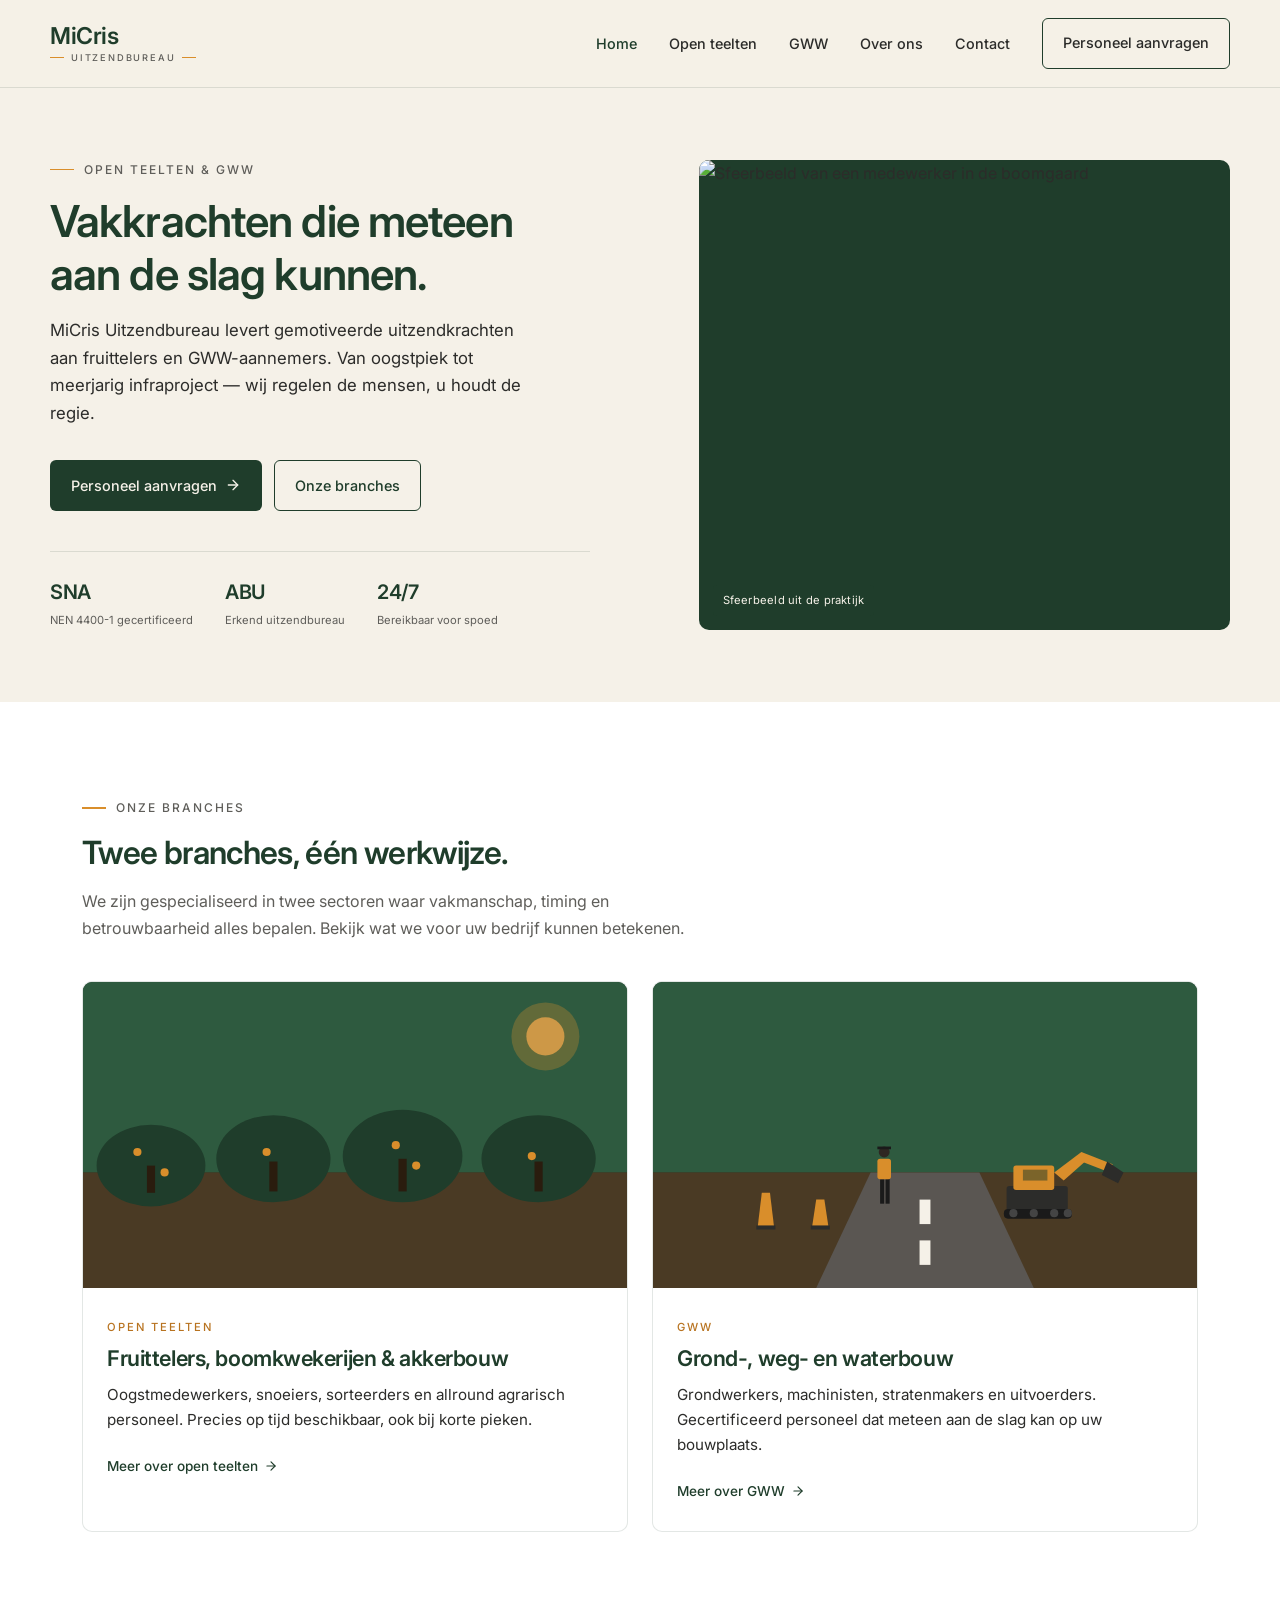
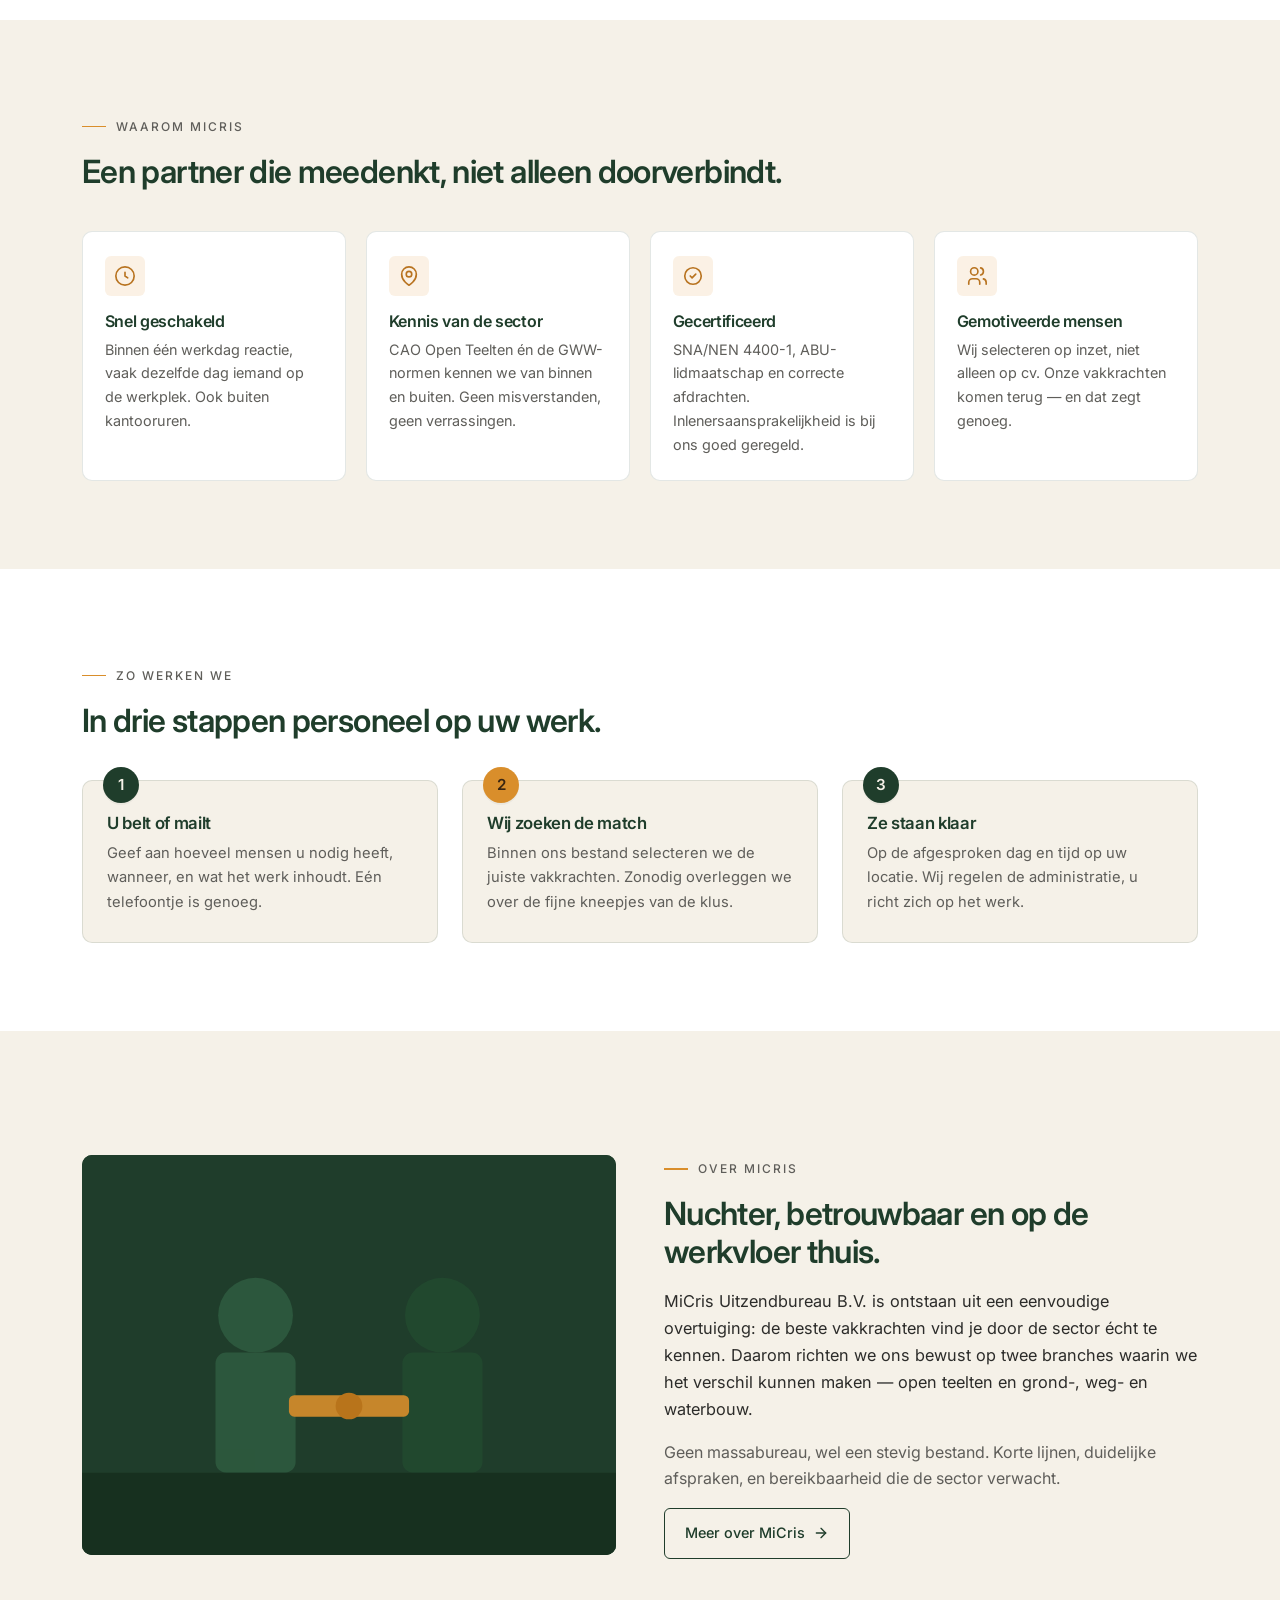
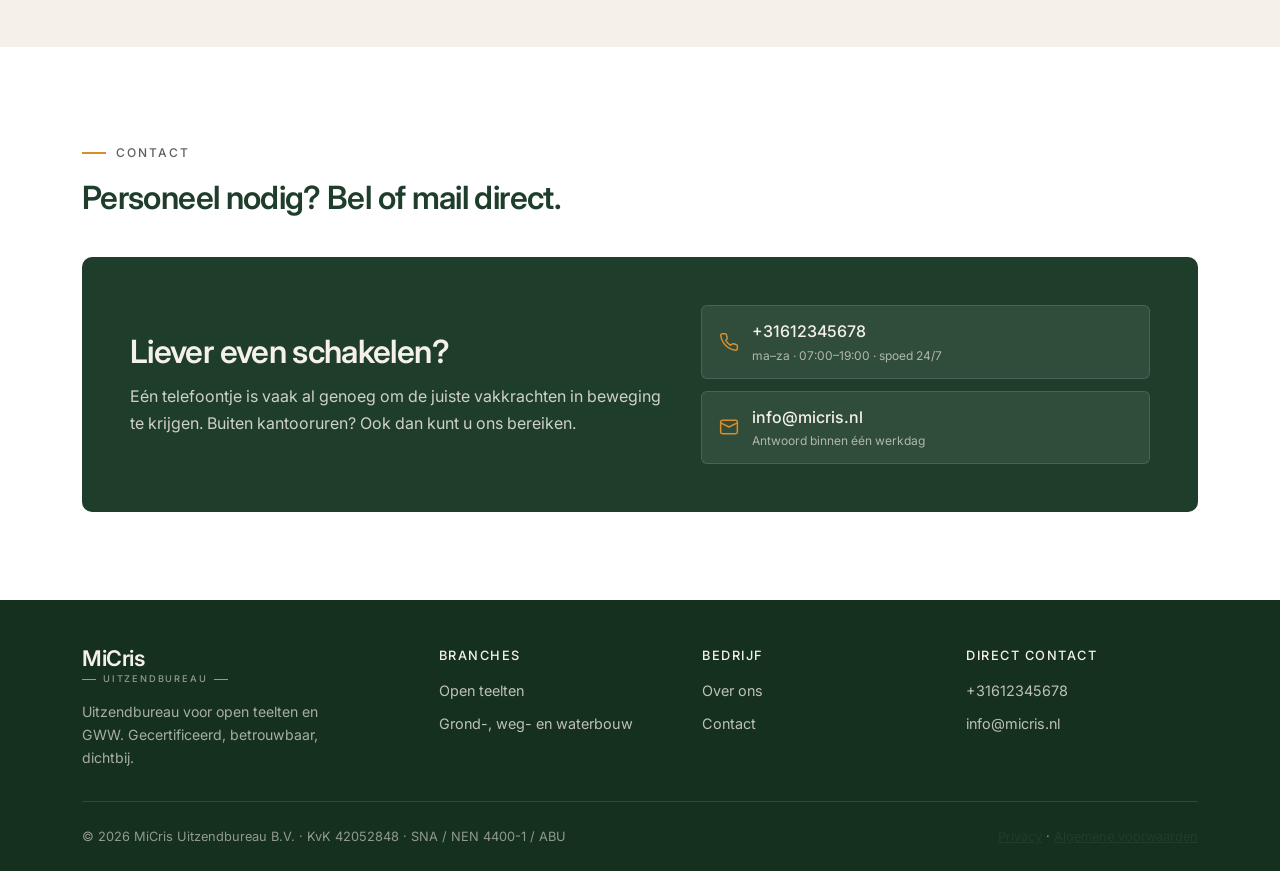
==== micris-site/index.html @ cb2bdc98 "Afbeelding" ====
<!DOCTYPE html>
<html lang="nl">
<head>
  <meta charset="UTF-8" />
  <meta name="viewport" content="width=device-width, initial-scale=1.0" />
  <title>MiCris Uitzendbureau — vakkrachten voor open teelten en GWW</title>
  <meta name="description" content="MiCris Uitzendbureau B.V. levert gemotiveerde vakkrachten aan fruittelers en GWW-aannemers. SNA- en ABU-gecertificeerd. Bel direct voor personeel." />
  <link rel="preconnect" href="https://fonts.googleapis.com" />
  <link rel="preconnect" href="https://fonts.gstatic.com" crossorigin />
  <link href="https://fonts.googleapis.com/css2?family=Inter:wght@400;500;600&display=swap" rel="stylesheet" />
  <link rel="stylesheet" href="css/style.css" />
</head>
<body>

  <!-- ============================================
       HEADER
       ============================================ -->
  <header class="site-header">
    <div class="container nav">
      <a href="index.html" class="logo" aria-label="MiCris Uitzendbureau — naar homepagina">
        <span class="logo__name">MiCris</span>
        <span class="logo__descriptor">Uitzendbureau</span>
      </a>

      <button class="nav__toggle" aria-label="Menu openen" aria-expanded="false" aria-controls="primary-nav">
        <span></span><span></span><span></span>
      </button>

      <ul class="nav__links" id="primary-nav">
        <li><a href="index.html" class="is-active">Home</a></li>
        <li><a href="open-teelten.html">Open teelten</a></li>
        <li><a href="gww.html">GWW</a></li>
        <li><a href="over-ons.html">Over ons</a></li>
        <li><a href="contact.html">Contact</a></li>
        <li><a href="contact.html" class="btn btn--outline">Personeel aanvragen</a></li>
      </ul>
    </div>
  </header>

  <!-- ============================================
       HERO
       ============================================ -->
  <section class="hero">
    <div class="container hero__grid">
      <div class="hero__text">
        <span class="eyebrow">Open teelten &amp; GWW</span>
        <h1 class="hero__title">Vakkrachten die meteen aan de slag kunnen.</h1>
        <p class="hero__lead">
          MiCris Uitzendbureau levert gemotiveerde uitzendkrachten aan fruittelers en GWW-aannemers.
          Van oogstpiek tot meerjarig infraproject — wij regelen de mensen, u houdt de regie.
        </p>
        <div class="hero__cta">
          <a href="contact.html" class="btn btn--primary">
            Personeel aanvragen
            <svg class="arrow" width="16" height="16" viewBox="0 0 24 24" fill="none" stroke="currentColor" stroke-width="2" stroke-linecap="round" stroke-linejoin="round"><path d="M5 12h14"/><path d="m12 5 7 7-7 7"/></svg>
          </a>
          <a href="#branches" class="btn btn--outline">Onze branches</a>
        </div>

        <div class="hero__trust">
          <div class="trust-item">
            <p class="trust-item__value">SNA</p>
            <p class="trust-item__label">NEN 4400-1 gecertificeerd</p>
          </div>
          <div class="trust-item">
            <p class="trust-item__value">ABU</p>
            <p class="trust-item__label">Erkend uitzendbureau</p>
          </div>
          <div class="trust-item">
            <p class="trust-item__value">24/7</p>
            <p class="trust-item__label">Bereikbaar voor spoed</p>
          </div>
        </div>
      </div>

      <div class="hero__visual">
        <img src="assets/images/hero-sfeerbeeld.png" alt="Sfeerbeeld van een medewerker in de boomgaard" loading="eager" />
        <div class="hero__visual-caption">Sfeerbeeld uit de praktijk</div>
      </div>
    </div>
  </section>

  <!-- ============================================
       BRANCHES
       ============================================ -->
  <section class="section section--alt" id="branches">
    <div class="container">
      <span class="eyebrow">Onze branches</span>
      <h2>Twee branches, één werkwijze.</h2>
      <p style="max-width: 620px; color: var(--c-text-mute); margin-bottom: 0;">
        We zijn gespecialiseerd in twee sectoren waar vakmanschap, timing en betrouwbaarheid alles bepalen.
        Bekijk wat we voor uw bedrijf kunnen betekenen.
      </p>

      <div class="branches-grid">
        <!-- Open teelten -->
        <a href="open-teelten.html" class="branche-card">
          <div class="branche-card__visual" aria-hidden="true">
            <svg viewBox="0 0 400 225" preserveAspectRatio="xMidYMid slice" xmlns="http://www.w3.org/2000/svg">
              <rect x="0" y="0" width="400" height="140" fill="#2E5A3F"/>
              <rect x="0" y="140" width="400" height="85" fill="#4A3A24"/>
              <!-- rows of trees -->
              <g>
                <ellipse cx="50"  cy="135" rx="40" ry="30" fill="#1F3D2B"/>
                <ellipse cx="140" cy="130" rx="42" ry="32" fill="#1F3D2B"/>
                <ellipse cx="235" cy="128" rx="44" ry="34" fill="#1F3D2B"/>
                <ellipse cx="335" cy="130" rx="42" ry="32" fill="#1F3D2B"/>
                <!-- fruit hints -->
                <circle cx="40"  cy="125" r="3" fill="#D98E2B"/>
                <circle cx="60"  cy="140" r="3" fill="#D98E2B"/>
                <circle cx="135" cy="125" r="3" fill="#D98E2B"/>
                <circle cx="230" cy="120" r="3" fill="#D98E2B"/>
                <circle cx="245" cy="135" r="3" fill="#D98E2B"/>
                <circle cx="330" cy="128" r="3" fill="#D98E2B"/>
              </g>
              <!-- trunks -->
              <rect x="47"  y="135" width="6" height="20" fill="#2A1C0E"/>
              <rect x="137" y="132" width="6" height="22" fill="#2A1C0E"/>
              <rect x="232" y="130" width="6" height="24" fill="#2A1C0E"/>
              <rect x="332" y="132" width="6" height="22" fill="#2A1C0E"/>
              <!-- sun -->
              <circle cx="340" cy="40" r="25" fill="#D98E2B" opacity="0.3"/>
              <circle cx="340" cy="40" r="14" fill="#E8A44B" opacity="0.8"/>
            </svg>
          </div>
          <div class="branche-card__body">
            <span class="branche-card__tag">Open teelten</span>
            <h3 class="branche-card__title">Fruittelers, boomkwekerijen &amp; akkerbouw</h3>
            <p class="branche-card__desc">
              Oogstmedewerkers, snoeiers, sorteerders en allround agrarisch personeel.
              Precies op tijd beschikbaar, ook bij korte pieken.
            </p>
            <span class="branche-card__link">
              Meer over open teelten
              <svg class="arrow" width="14" height="14" viewBox="0 0 24 24" fill="none" stroke="currentColor" stroke-width="2" stroke-linecap="round" stroke-linejoin="round"><path d="M5 12h14"/><path d="m12 5 7 7-7 7"/></svg>
            </span>
          </div>
        </a>

        <!-- GWW -->
        <a href="gww.html" class="branche-card">
          <div class="branche-card__visual" aria-hidden="true">
            <svg viewBox="0 0 400 225" preserveAspectRatio="xMidYMid slice" xmlns="http://www.w3.org/2000/svg">
              <rect x="0" y="0" width="400" height="140" fill="#2E5A3F"/>
              <rect x="0" y="140" width="400" height="85" fill="#4A3A24"/>
              <!-- road -->
              <polygon points="120,225 280,225 240,140 160,140" fill="#5A5652"/>
              <rect x="196" y="160" width="8" height="18" fill="#F5F1E8"/>
              <rect x="196" y="190" width="8" height="18" fill="#F5F1E8"/>
              <!-- excavator -->
              <g transform="translate(260,120)">
                <rect x="0" y="30" width="45" height="18" rx="2" fill="#2C2C2A"/>
                <rect x="5" y="15" width="30" height="18" rx="2" fill="#D98E2B"/>
                <rect x="12" y="18" width="18" height="8" fill="#1F3D2B" opacity="0.5"/>
                <!-- arm -->
                <polygon points="35,20 55,5 60,10 42,26" fill="#D98E2B"/>
                <polygon points="55,5 78,14 76,20 55,12" fill="#D98E2B"/>
                <!-- bucket -->
                <polygon points="74,12 86,20 82,28 70,22" fill="#2C2C2A"/>
                <!-- tracks -->
                <rect x="-2" y="47" width="50" height="7" rx="3" fill="#1A1A1A"/>
                <circle cx="5" cy="50" r="3" fill="#444"/>
                <circle cx="20" cy="50" r="3" fill="#444"/>
                <circle cx="35" cy="50" r="3" fill="#444"/>
                <circle cx="45" cy="50" r="3" fill="#444"/>
              </g>
              <!-- pylons -->
              <g transform="translate(80, 155)">
                <polygon points="0,0 6,0 9,25 -3,25" fill="#D98E2B"/>
                <rect x="-4" y="24" width="14" height="3" fill="#2C2C2A"/>
              </g>
              <g transform="translate(120, 160)">
                <polygon points="0,0 6,0 9,20 -3,20" fill="#D98E2B"/>
                <rect x="-4" y="19" width="14" height="3" fill="#2C2C2A"/>
              </g>
              <!-- worker silhouette -->
              <g transform="translate(170, 135)">
                <rect x="-3" y="10" width="3" height="18" fill="#1A1A1A"/>
                <rect x="1"  y="10" width="3" height="18" fill="#1A1A1A"/>
                <rect x="-5" y="-5" width="10" height="15" rx="2" fill="#D98E2B"/>
                <circle cx="0" cy="-10" r="4" fill="#2E2722"/>
                <rect x="-5" y="-14" width="10" height="2" fill="#1A1A1A"/>
              </g>
            </svg>
          </div>
          <div class="branche-card__body">
            <span class="branche-card__tag">GWW</span>
            <h3 class="branche-card__title">Grond-, weg- en waterbouw</h3>
            <p class="branche-card__desc">
              Grondwerkers, machinisten, stratenmakers en uitvoerders.
              Gecertificeerd personeel dat meteen aan de slag kan op uw bouwplaats.
            </p>
            <span class="branche-card__link">
              Meer over GWW
              <svg class="arrow" width="14" height="14" viewBox="0 0 24 24" fill="none" stroke="currentColor" stroke-width="2" stroke-linecap="round" stroke-linejoin="round"><path d="M5 12h14"/><path d="m12 5 7 7-7 7"/></svg>
            </span>
          </div>
        </a>
      </div>
    </div>
  </section>

  <!-- ============================================
       WAAROM MICRIS
       ============================================ -->
  <section class="section">
    <div class="container">
      <span class="eyebrow">Waarom MiCris</span>
      <h2>Een partner die meedenkt, niet alleen doorverbindt.</h2>

      <div class="usp-grid">
        <div class="usp">
          <div class="usp__icon">
            <svg viewBox="0 0 24 24"><path d="M12 8v4l3 2"/><circle cx="12" cy="12" r="10"/></svg>
          </div>
          <h3 class="usp__title">Snel geschakeld</h3>
          <p class="usp__desc">Binnen één werkdag reactie, vaak dezelfde dag iemand op de werkplek. Ook buiten kantooruren.</p>
        </div>
        <div class="usp">
          <div class="usp__icon">
            <svg viewBox="0 0 24 24"><path d="M12 22s-8-4.5-8-12a8 8 0 0 1 16 0c0 7.5-8 12-8 12z"/><circle cx="12" cy="10" r="3"/></svg>
          </div>
          <h3 class="usp__title">Kennis van de sector</h3>
          <p class="usp__desc">CAO Open Teelten én de GWW-normen kennen we van binnen en buiten. Geen misverstanden, geen verrassingen.</p>
        </div>
        <div class="usp">
          <div class="usp__icon">
            <svg viewBox="0 0 24 24"><path d="M9 12l2 2 4-4"/><path d="M21 12c0 4.97-4.03 9-9 9s-9-4.03-9-9 4.03-9 9-9 9 4.03 9 9z"/></svg>
          </div>
          <h3 class="usp__title">Gecertificeerd</h3>
          <p class="usp__desc">SNA/NEN 4400-1, ABU-lidmaatschap en correcte afdrachten. Inlenersaansprakelijkheid is bij ons goed geregeld.</p>
        </div>
        <div class="usp">
          <div class="usp__icon">
            <svg viewBox="0 0 24 24"><circle cx="9" cy="7" r="4"/><path d="M3 21v-2a4 4 0 0 1 4-4h4a4 4 0 0 1 4 4v2"/><path d="M16 3.13a4 4 0 0 1 0 7.75"/><path d="M22 21v-2a4 4 0 0 0-3-3.87"/></svg>
          </div>
          <h3 class="usp__title">Gemotiveerde mensen</h3>
          <p class="usp__desc">Wij selecteren op inzet, niet alleen op cv. Onze vakkrachten komen terug — en dat zegt genoeg.</p>
        </div>
      </div>
    </div>
  </section>

  <!-- ============================================
       ZO WERKEN WE
       ============================================ -->
  <section class="section section--alt">
    <div class="container">
      <span class="eyebrow">Zo werken we</span>
      <h2>In drie stappen personeel op uw werk.</h2>

      <div class="steps">
        <div class="step">
          <div class="step__num">1</div>
          <h3 class="step__title">U belt of mailt</h3>
          <p class="step__desc">Geef aan hoeveel mensen u nodig heeft, wanneer, en wat het werk inhoudt. Eén telefoontje is genoeg.</p>
        </div>
        <div class="step">
          <div class="step__num step__num--accent">2</div>
          <h3 class="step__title">Wij zoeken de match</h3>
          <p class="step__desc">Binnen ons bestand selecteren we de juiste vakkrachten. Zonodig overleggen we over de fijne kneepjes van de klus.</p>
        </div>
        <div class="step">
          <div class="step__num">3</div>
          <h3 class="step__title">Ze staan klaar</h3>
          <p class="step__desc">Op de afgesproken dag en tijd op uw locatie. Wij regelen de administratie, u richt zich op het werk.</p>
        </div>
      </div>
    </div>
  </section>

  <!-- ============================================
       OVER ONS TEASER
       ============================================ -->
  <section class="section">
    <div class="container">
      <div class="about-teaser">
        <div class="about-teaser__visual" aria-hidden="true">
          <svg viewBox="0 0 400 300" preserveAspectRatio="xMidYMid slice" xmlns="http://www.w3.org/2000/svg">
            <rect x="0" y="0" width="400" height="300" fill="#1F3D2B"/>
            <!-- suggestion of handshake / team -->
            <g opacity="0.9">
              <!-- left figure -->
              <circle cx="130" cy="120" r="28" fill="#2E5A3F"/>
              <rect x="100" y="148" width="60" height="90" rx="8" fill="#2E5A3F"/>
              <!-- right figure -->
              <circle cx="270" cy="120" r="28" fill="#224A2F"/>
              <rect x="240" y="148" width="60" height="90" rx="8" fill="#224A2F"/>
              <!-- handshake in middle -->
              <rect x="155" y="180" width="90" height="16" rx="4" fill="#D98E2B"/>
              <circle cx="200" cy="188" r="10" fill="#C97A1A"/>
            </g>
            <!-- floor -->
            <rect x="0" y="238" width="400" height="62" fill="#17301F"/>
          </svg>
        </div>
        <div>
          <span class="eyebrow">Over MiCris</span>
          <h2>Nuchter, betrouwbaar en op de werkvloer thuis.</h2>
          <p style="color: var(--c-text); font-size: 1.02rem;">
            MiCris Uitzendbureau B.V. is ontstaan uit een eenvoudige overtuiging: de beste vakkrachten vind je door de sector écht te kennen.
            Daarom richten we ons bewust op twee branches waarin we het verschil kunnen maken —
            open teelten en grond-, weg- en waterbouw.
          </p>
          <p style="color: var(--c-text-mute);">
            Geen massabureau, wel een stevig bestand. Korte lijnen, duidelijke afspraken, en bereikbaarheid
            die de sector verwacht.
          </p>
          <a href="over-ons.html" class="btn btn--outline">
            Meer over MiCris
            <svg class="arrow" width="16" height="16" viewBox="0 0 24 24" fill="none" stroke="currentColor" stroke-width="2" stroke-linecap="round" stroke-linejoin="round"><path d="M5 12h14"/><path d="m12 5 7 7-7 7"/></svg>
          </a>
        </div>
      </div>
    </div>
  </section>

  <!-- ============================================
       CONTACT STRIP
       ============================================ -->
  <section class="section section--alt">
    <div class="container">
      <span class="eyebrow">Contact</span>
      <h2>Personeel nodig? Bel of mail direct.</h2>

      <div class="contact-strip">
        <div>
          <h2>Liever even schakelen?</h2>
          <p>
            Eén telefoontje is vaak al genoeg om de juiste vakkrachten in beweging te krijgen.
            Buiten kantooruren? Ook dan kunt u ons bereiken.
          </p>
        </div>
        <div class="contact-strip__info">
          <a href="tel:+31612345678" class="contact-strip__item">
            <span class="icon">
              <svg viewBox="0 0 24 24"><path d="M22 16.92v3a2 2 0 0 1-2.18 2 19.79 19.79 0 0 1-8.63-3.07 19.5 19.5 0 0 1-6-6 19.79 19.79 0 0 1-3.07-8.67A2 2 0 0 1 4.11 2h3a2 2 0 0 1 2 1.72c.127.96.361 1.903.7 2.81a2 2 0 0 1-.45 2.11L8.09 9.91a16 16 0 0 0 6 6l1.27-1.27a2 2 0 0 1 2.11-.45c.907.339 1.85.573 2.81.7A2 2 0 0 1 22 16.92z"/></svg>
            </span>
            <div>
              <strong>+31612345678</strong>
              <span class="meta">ma–za · 07:00–19:00 · spoed 24/7</span>
            </div>
          </a>
          <a href="mailto:info@micris.nl" class="contact-strip__item">
            <span class="icon">
              <svg viewBox="0 0 24 24"><rect x="2" y="4" width="20" height="16" rx="2"/><path d="m22 7-10 5L2 7"/></svg>
            </span>
            <div>
              <strong>info@micris.nl</strong>
              <span class="meta">Antwoord binnen één werkdag</span>
            </div>
          </a>
        </div>
      </div>
    </div>
  </section>

  <!-- ============================================
       FOOTER
       ============================================ -->
  <footer class="site-footer">
    <div class="container">
      <div class="footer-grid">
        <div class="footer__brand">
          <div class="logo" style="display:flex; flex-direction: column;">
            <span class="logo__name">MiCris</span>
            <span class="logo__descriptor">Uitzendbureau</span>
          </div>
          <p>Uitzendbureau voor open teelten en GWW. Gecertificeerd, betrouwbaar, dichtbij.</p>
        </div>
        <div>
          <h4>Branches</h4>
          <ul>
            <li><a href="open-teelten.html">Open teelten</a></li>
            <li><a href="gww.html">Grond-, weg- en waterbouw</a></li>
          </ul>
        </div>
        <div>
          <h4>Bedrijf</h4>
          <ul>
            <li><a href="over-ons.html">Over ons</a></li>
            <li><a href="contact.html">Contact</a></li>
          </ul>
        </div>
        <div>
          <h4>Direct contact</h4>
          <ul>
            <li><a href="tel:+31612345678">+31612345678</a></li>
            <li><a href="mailto:info@micris.nl">info@micris.nl</a></li>
          </ul>
        </div>
      </div>

      <div class="footer__bottom">
        <span>© <span id="year"></span> MiCris Uitzendbureau B.V. · KvK 42052848 · SNA / NEN 4400-1 / ABU</span>
        <span><a href="#">Privacy</a> · <a href="#">Algemene voorwaarden</a></span>
      </div>
    </div>
  </footer>

  <script>
    // Mobile nav toggle
    (function () {
      var btn = document.querySelector('.nav__toggle');
      var list = document.getElementById('primary-nav');
      if (!btn || !list) return;
      btn.addEventListener('click', function () {
        var open = list.classList.toggle('is-open');
        btn.setAttribute('aria-expanded', open ? 'true' : 'false');
      });
    })();
    // Year in footer
    document.getElementById('year').textContent = new Date().getFullYear();
  </script>
</body>
</html>
---- micris-site/css/style.css ----
/* ============================================
   MiCris Uitzendbureau B.V. — huisstijl
   Kleur: bosgroen + oker
   Font:  Inter
   ============================================ */

:root {
  --c-primary:    #1F3D2B;   /* bosgroen */
  --c-primary-2:  #2E5A3F;   /* iets lichter */
  --c-accent:     #D98E2B;   /* oker */
  --c-accent-2:   #B87320;   /* donkerder oker voor hover */
  --c-bg:         #F5F1E8;   /* gebroken wit */
  --c-bg-2:       #FFFFFF;   /* puur wit voor kaarten */
  --c-text:       #2C2C2A;   /* hoofdkleur tekst */
  --c-text-mute:  #5F5E5A;   /* secundaire tekst */
  --c-border:     rgba(31, 61, 43, 0.12);
  --c-border-2:   rgba(31, 61, 43, 0.22);

  --radius-sm: 4px;
  --radius:    6px;
  --radius-lg: 10px;

  --container: 1180px;
  --gutter: clamp(1.25rem, 4vw, 2rem);

  --t-fast: 160ms ease;
  --t:      240ms ease;
}

/* Reset */
*, *::before, *::after { box-sizing: border-box; }
html { scroll-behavior: smooth; }
body {
  margin: 0;
  font-family: 'Inter', system-ui, -apple-system, 'Segoe UI', sans-serif;
  font-size: 16px;
  line-height: 1.65;
  color: var(--c-text);
  background: var(--c-bg);
  -webkit-font-smoothing: antialiased;
  -moz-osx-font-smoothing: grayscale;
}

img, svg { display: block; max-width: 100%; }
a { color: var(--c-primary); }

/* Typografie */
h1, h2, h3, h4 {
  font-weight: 600;
  color: var(--c-primary);
  letter-spacing: -0.02em;
  line-height: 1.2;
  margin: 0 0 0.5em;
}
h1 { font-size: clamp(2rem, 4vw, 2.75rem); }
h2 { font-size: clamp(1.5rem, 3vw, 2rem); }
h3 { font-size: 1.15rem; font-weight: 600; }
p  { margin: 0 0 1em; }

.eyebrow {
  display: inline-flex;
  align-items: center;
  gap: 10px;
  font-size: 0.75rem;
  font-weight: 500;
  color: var(--c-text-mute);
  letter-spacing: 2px;
  text-transform: uppercase;
  margin-bottom: 1rem;
}
.eyebrow::before {
  content: "";
  display: block;
  width: 24px;
  height: 1.5px;
  background: var(--c-accent);
}

/* Layout */
.container {
  max-width: var(--container);
  margin: 0 auto;
  padding: 0 var(--gutter);
}
.section {
  padding: clamp(3rem, 7vw, 5.5rem) 0;
}
.section--alt { background: var(--c-bg-2); }

/* Header / Navigation */
.site-header {
  position: sticky;
  top: 0;
  z-index: 50;
  background: rgba(245, 241, 232, 0.92);
  backdrop-filter: saturate(160%) blur(10px);
  -webkit-backdrop-filter: saturate(160%) blur(10px);
  border-bottom: 1px solid var(--c-border);
}
.nav {
  display: flex;
  align-items: center;
  justify-content: space-between;
  padding: 1.1rem 0;
}
.logo {
  text-decoration: none;
  line-height: 1;
  display: flex;
  flex-direction: column;
}
.logo__name {
  font-size: 1.45rem;
  font-weight: 600;
  color: var(--c-primary);
  letter-spacing: -0.02em;
}
.logo__descriptor {
  display: flex;
  align-items: center;
  gap: 7px;
  margin-top: 5px;
  font-size: 0.58rem;
  font-weight: 500;
  color: var(--c-text-mute);
  letter-spacing: 1.8px;
  text-transform: uppercase;
}
.logo__descriptor::before,
.logo__descriptor::after {
  content: "";
  display: block;
  width: 14px;
  height: 1px;
  background: var(--c-accent);
}
.nav__links {
  display: flex;
  align-items: center;
  gap: 2rem;
  list-style: none;
  margin: 0;
  padding: 0;
}
.nav__links a {
  text-decoration: none;
  font-size: 0.9rem;
  font-weight: 500;
  color: var(--c-text);
  transition: color var(--t-fast);
}
.nav__links a:hover { color: var(--c-primary); }
.nav__links a.is-active { color: var(--c-primary); }

/* Nav toggle (mobiel) */
.nav__toggle {
  display: none;
  background: transparent;
  border: 1px solid var(--c-border-2);
  border-radius: var(--radius);
  padding: 9px 11px;
  cursor: pointer;
}
.nav__toggle span {
  display: block;
  width: 20px; height: 2px;
  background: var(--c-primary);
  margin: 4px 0;
}

/* Knoppen */
.btn {
  display: inline-flex;
  align-items: center;
  gap: 8px;
  padding: 0.8rem 1.25rem;
  font-size: 0.9rem;
  font-weight: 500;
  border-radius: var(--radius);
  text-decoration: none;
  cursor: pointer;
  border: 1px solid transparent;
  transition: background var(--t-fast), color var(--t-fast), border-color var(--t-fast), transform var(--t-fast);
  white-space: nowrap;
}
.btn--primary {
  background: var(--c-primary);
  color: var(--c-bg);
}
.btn--primary:hover { background: var(--c-primary-2); }
.btn--outline {
  background: transparent;
  color: var(--c-primary);
  border-color: var(--c-primary);
}
.btn--outline:hover { background: var(--c-primary); color: var(--c-bg); }
.btn--accent {
  background: var(--c-accent);
  color: #3A2511;
}
.btn--accent:hover { background: var(--c-accent-2); color: var(--c-bg); }
.btn--ghost {
  background: transparent;
  color: var(--c-primary);
  border-color: var(--c-border-2);
}
.btn--ghost:hover { border-color: var(--c-primary); }
.btn:active { transform: translateY(1px); }
.btn .arrow { transition: transform var(--t-fast); }
.btn:hover .arrow { transform: translateX(3px); }

/* Hero */
.hero {
  position: relative;
  overflow: hidden;
}
.hero__grid {
  display: grid;
  grid-template-columns: 1.1fr 1fr;
  gap: clamp(2rem, 5vw, 4rem);
  align-items: stretch;
  min-height: 520px;
  padding: clamp(2.5rem, 6vw, 4.5rem) 0;
}
.hero__text {
  display: flex;
  flex-direction: column;
  justify-content: center;
  max-width: 540px;
}
.hero__title { margin-bottom: 1rem; }
.hero__lead  {
  font-size: 1.05rem;
  color: var(--c-text);
  margin-bottom: 2rem;
  max-width: 480px;
}
.hero__cta {
  display: flex;
  gap: 0.75rem;
  flex-wrap: wrap;
  margin-bottom: 2.5rem;
}
.hero__trust {
  display: flex;
  gap: 2rem;
  padding-top: 1.5rem;
  border-top: 1px solid var(--c-border);
  flex-wrap: wrap;
}
.trust-item__value {
  font-size: 1.25rem;
  font-weight: 600;
  color: var(--c-primary);
  margin: 0;
  letter-spacing: -0.02em;
}
.trust-item__label {
  font-size: 0.7rem;
  color: var(--c-text-mute);
  margin: 2px 0 0;
}
.hero__visual {
  position: relative;
  border-radius: var(--radius-lg);
  overflow: hidden;
  min-height: 400px;
  background: var(--c-primary);
}
.hero__visual svg {
  position: absolute;
  inset: 0;
  width: 100%;
  height: 100%;
}
.hero__visual img {
  position: absolute;
  inset: 0;
  width: 100%;
  height: 100%;
  object-fit: cover;
}
.hero__visual-caption {
  position: absolute;
  bottom: 14px;
  left: 14px;
  background: rgba(31, 61, 43, 0.82);
  color: #F5F1E8;
  font-size: 0.7rem;
  padding: 6px 10px;
  border-radius: var(--radius-sm);
  letter-spacing: 0.02em;
}

/* Branches tegels */
.branches-grid {
  display: grid;
  grid-template-columns: 1fr 1fr;
  gap: 1.5rem;
  margin-top: 2.5rem;
}
.branche-card {
  background: var(--c-bg-2);
  border: 1px solid var(--c-border);
  border-radius: var(--radius-lg);
  overflow: hidden;
  display: flex;
  flex-direction: column;
  transition: transform var(--t), box-shadow var(--t), border-color var(--t);
  text-decoration: none;
  color: inherit;
}
.branche-card:hover {
  transform: translateY(-3px);
  border-color: var(--c-border-2);
  box-shadow: 0 12px 40px -22px rgba(31, 61, 43, 0.35);
}
.branche-card__visual {
  aspect-ratio: 16 / 9;
  background: var(--c-primary);
  position: relative;
  overflow: hidden;
}
.branche-card__visual svg {
  position: absolute;
  inset: 0;
  width: 100%;
  height: 100%;
}
.branche-card__body {
  padding: 1.5rem 1.5rem 1.75rem;
}
.branche-card__tag {
  font-size: 0.7rem;
  font-weight: 500;
  color: var(--c-accent-2);
  letter-spacing: 2px;
  text-transform: uppercase;
}
.branche-card__title {
  font-size: 1.35rem;
  margin: 0.5rem 0 0.6rem;
}
.branche-card__desc {
  font-size: 0.95rem;
  color: var(--c-text);
  margin: 0 0 1.25rem;
}
.branche-card__link {
  display: inline-flex;
  align-items: center;
  gap: 6px;
  font-size: 0.85rem;
  font-weight: 500;
  color: var(--c-primary);
  text-decoration: none;
}
.branche-card__link .arrow { transition: transform var(--t-fast); }
.branche-card:hover .branche-card__link .arrow { transform: translateX(3px); }

/* Waarom MiCris */
.usp-grid {
  display: grid;
  grid-template-columns: repeat(4, 1fr);
  gap: 1.25rem;
  margin-top: 2.5rem;
}
.usp {
  background: var(--c-bg-2);
  border: 1px solid var(--c-border);
  border-radius: var(--radius-lg);
  padding: 1.5rem 1.35rem;
}
.usp__icon {
  width: 40px;
  height: 40px;
  border-radius: var(--radius);
  background: rgba(217, 142, 43, 0.12);
  color: var(--c-accent-2);
  display: flex;
  align-items: center;
  justify-content: center;
  margin-bottom: 1rem;
}
.usp__icon svg { width: 22px; height: 22px; stroke: currentColor; fill: none; stroke-width: 1.8; stroke-linecap: round; stroke-linejoin: round; }
.usp__title {
  font-size: 1rem;
  margin: 0 0 0.4rem;
}
.usp__desc {
  font-size: 0.9rem;
  color: var(--c-text-mute);
  margin: 0;
}

/* Werkwijze */
.steps {
  display: grid;
  grid-template-columns: repeat(3, 1fr);
  gap: 1.5rem;
  margin-top: 2.5rem;
  position: relative;
}
.step {
  position: relative;
  padding: 2rem 1.5rem 1.75rem;
  background: var(--c-bg);
  border: 1px solid var(--c-border);
  border-radius: var(--radius-lg);
}
.step__num {
  position: absolute;
  top: -14px;
  left: 20px;
  width: 36px;
  height: 36px;
  border-radius: 50%;
  background: var(--c-primary);
  color: var(--c-bg);
  display: flex;
  align-items: center;
  justify-content: center;
  font-size: 0.95rem;
  font-weight: 600;
  box-shadow: 0 2px 0 rgba(0,0,0,0.04);
}
.step__num--accent { background: var(--c-accent); color: #3A2511; }
.step__title {
  font-size: 1.05rem;
  margin: 0 0 0.5rem;
}
.step__desc {
  font-size: 0.92rem;
  color: var(--c-text-mute);
  margin: 0;
}

/* About teaser */
.about-teaser {
  display: grid;
  grid-template-columns: 1fr 1fr;
  gap: 3rem;
  align-items: center;
  margin-top: 2rem;
}
.about-teaser__visual {
  aspect-ratio: 4 / 3;
  border-radius: var(--radius-lg);
  overflow: hidden;
  position: relative;
  background: var(--c-primary);
}
.about-teaser__visual svg {
  position: absolute; inset: 0; width: 100%; height: 100%;
}

/* Contact strip */
.contact-strip {
  background: var(--c-primary);
  color: var(--c-bg);
  border-radius: var(--radius-lg);
  padding: clamp(2rem, 4vw, 3rem);
  display: grid;
  grid-template-columns: 1.2fr 1fr;
  gap: 2rem;
  align-items: center;
  margin-top: 2.5rem;
}
.contact-strip h2 {
  color: var(--c-bg);
  margin-bottom: 0.75rem;
}
.contact-strip p { color: rgba(245,241,232,0.82); margin: 0; }
.contact-strip__info {
  display: flex;
  flex-direction: column;
  gap: 0.75rem;
}
.contact-strip__item {
  display: flex;
  align-items: center;
  gap: 12px;
  color: var(--c-bg);
  text-decoration: none;
  font-size: 1rem;
  font-weight: 500;
  padding: 0.75rem 1rem;
  background: rgba(255,255,255,0.08);
  border-radius: var(--radius);
  border: 1px solid rgba(255,255,255,0.12);
  transition: background var(--t-fast);
}
.contact-strip__item:hover { background: rgba(255,255,255,0.15); }
.contact-strip__item .icon {
  width: 22px; height: 22px;
  display: flex; align-items: center; justify-content: center;
  color: var(--c-accent);
}
.contact-strip__item .icon svg { width: 20px; height: 20px; stroke: currentColor; fill: none; stroke-width: 1.8; stroke-linecap: round; stroke-linejoin: round; }
.contact-strip__item strong { font-weight: 500; }
.contact-strip__item span.meta { display: block; font-size: 0.75rem; color: rgba(245,241,232,0.65); font-weight: 400; margin-top: 1px; }

/* Footer */
.site-footer {
  background: #16301F;
  color: rgba(245,241,232,0.75);
  padding: 3rem 0 1.5rem;
  margin-top: 0;
}
.footer-grid {
  display: grid;
  grid-template-columns: 1.4fr 1fr 1fr 1fr;
  gap: 2rem;
  margin-bottom: 2rem;
}
.footer-grid h4 {
  color: var(--c-bg);
  font-size: 0.8rem;
  letter-spacing: 1.5px;
  text-transform: uppercase;
  font-weight: 500;
  margin-bottom: 1rem;
}
.footer-grid ul { list-style: none; margin: 0; padding: 0; }
.footer-grid li { margin-bottom: 0.55rem; font-size: 0.9rem; }
.footer-grid a { color: rgba(245,241,232,0.75); text-decoration: none; transition: color var(--t-fast); }
.footer-grid a:hover { color: var(--c-accent); }
.footer__brand .logo__name { color: var(--c-bg); font-size: 1.35rem; }
.footer__brand .logo__descriptor { color: rgba(245,241,232,0.55); }
.footer__brand p { font-size: 0.88rem; margin: 1rem 0 0; max-width: 280px; color: rgba(245,241,232,0.65); }
.footer__bottom {
  padding-top: 1.5rem;
  border-top: 1px solid rgba(245,241,232,0.12);
  display: flex; justify-content: space-between; align-items: center;
  font-size: 0.8rem;
  color: rgba(245,241,232,0.55);
  flex-wrap: wrap;
  gap: 1rem;
}

/* ============================================
   Branche-pagina's (Open teelten, GWW)
   ============================================ */

/* Smaller page hero (niet de homepage hero) */
.page-hero {
  position: relative;
  overflow: hidden;
  padding: clamp(2rem, 5vw, 3.5rem) 0 clamp(2.5rem, 5vw, 4rem);
}
.page-hero__grid {
  display: grid;
  grid-template-columns: 1.15fr 1fr;
  gap: clamp(2rem, 4vw, 3rem);
  align-items: center;
}
.page-hero__text { max-width: 540px; }
.page-hero__title { margin-bottom: 0.75rem; }
.page-hero__lead {
  font-size: 1.02rem;
  color: var(--c-text);
  margin-bottom: 1.75rem;
  max-width: 480px;
}
.page-hero__visual {
  position: relative;
  border-radius: var(--radius-lg);
  overflow: hidden;
  aspect-ratio: 4 / 3;
  background: var(--c-primary);
}
.page-hero__visual svg {
  position: absolute;
  inset: 0;
  width: 100%;
  height: 100%;
}

/* Breadcrumb */
.breadcrumb {
  font-size: 0.8rem;
  color: var(--c-text-mute);
  margin-bottom: 1.25rem;
  display: flex;
  align-items: center;
  gap: 8px;
  flex-wrap: wrap;
}
.breadcrumb a { color: var(--c-text-mute); text-decoration: none; }
.breadcrumb a:hover { color: var(--c-primary); }
.breadcrumb__sep { color: var(--c-border-2); }

/* Section intro block (eyebrow + title + lead in one column) */
.section-intro { max-width: 680px; }
.section-intro p {
  color: var(--c-text-mute);
  font-size: 1rem;
  margin: 0;
}

/* Tag list (deelsectoren) */
.tag-row {
  display: flex;
  flex-wrap: wrap;
  gap: 10px;
  margin-top: 1.75rem;
}
.tag {
  display: inline-flex;
  align-items: center;
  gap: 8px;
  background: var(--c-bg-2);
  border: 1px solid var(--c-border);
  color: var(--c-primary);
  padding: 0.6rem 1rem;
  border-radius: 999px;
  font-size: 0.88rem;
  font-weight: 500;
}
.tag::before {
  content: "";
  display: block;
  width: 7px;
  height: 7px;
  background: var(--c-accent);
  border-radius: 50%;
}

/* Functie-lijst (twee kolommen) */
.function-grid {
  display: grid;
  grid-template-columns: 1fr 1fr;
  gap: 0.6rem 2rem;
  margin-top: 2rem;
  border-top: 1px solid var(--c-border);
  padding-top: 1.5rem;
}
.function-item {
  display: flex;
  align-items: center;
  gap: 12px;
  padding: 0.85rem 0;
  border-bottom: 1px solid var(--c-border);
  font-size: 0.95rem;
  color: var(--c-text);
}
.function-item__check {
  flex-shrink: 0;
  width: 22px;
  height: 22px;
  border-radius: 50%;
  background: rgba(31, 61, 43, 0.08);
  color: var(--c-primary);
  display: flex;
  align-items: center;
  justify-content: center;
}
.function-item__check svg {
  width: 13px; height: 13px;
  stroke: currentColor; fill: none;
  stroke-width: 2.5; stroke-linecap: round; stroke-linejoin: round;
}

/* Info-strip (CAO/compliance) */
.info-strip {
  display: grid;
  grid-template-columns: auto 1fr;
  gap: 1.5rem;
  align-items: flex-start;
  background: var(--c-bg-2);
  border: 1px solid var(--c-border);
  border-left: 4px solid var(--c-accent);
  border-radius: var(--radius-lg);
  padding: 1.75rem 1.75rem 1.5rem;
  margin-top: 2rem;
}
.info-strip__icon {
  width: 44px; height: 44px;
  border-radius: var(--radius);
  background: rgba(31, 61, 43, 0.08);
  color: var(--c-primary);
  display: flex; align-items: center; justify-content: center;
}
.info-strip__icon svg { width: 22px; height: 22px; stroke: currentColor; fill: none; stroke-width: 1.8; stroke-linecap: round; stroke-linejoin: round; }
.info-strip h3 { margin: 0 0 0.4rem; font-size: 1.1rem; }
.info-strip p { margin: 0; color: var(--c-text-mute); font-size: 0.95rem; }

/* Contactpagina */
.contact-grid {
  display: grid;
  grid-template-columns: 1fr 1fr;
  gap: clamp(1.5rem, 3vw, 2.5rem);
  align-items: start;
}
.contact-card {
  display: grid;
  grid-template-columns: auto 1fr;
  gap: 0.9rem;
  align-items: start;
  text-decoration: none;
  color: var(--c-text);
  background: var(--c-bg);
  border: 1px solid var(--c-border);
  border-radius: var(--radius-lg);
  padding: 1rem 1.1rem;
  margin-bottom: 0.9rem;
}
.contact-card__icon {
  width: 26px;
  height: 26px;
  border-radius: var(--radius);
  background: rgba(31, 61, 43, 0.08);
  color: var(--c-primary);
  display: flex;
  align-items: center;
  justify-content: center;
  flex-shrink: 0;
}
.contact-card__icon--accent {
  background: rgba(163, 111, 67, 0.15);
  color: #8a5a32;
}
.contact-card__icon svg {
  width: 12px;
  height: 12px;
  max-width: none;
  stroke: currentColor;
  fill: none;
  stroke-width: 1.8;
  stroke-linecap: round;
  stroke-linejoin: round;
}
.contact-card h3 {
  margin: 0 0 0.25rem;
  font-size: 1rem;
}
.contact-card__value {
  margin: 0;
  font-weight: 600;
}
.contact-card__meta {
  margin: 0.2rem 0 0;
  color: var(--c-text-mute);
  font-size: 0.9rem;
}

@media (max-width: 960px) {
  .contact-grid { grid-template-columns: 1fr; }
}

/* Feature-blok (seizoenspieken) — tekst + visual */
.feature-split {
  display: grid;
  grid-template-columns: 1fr 1fr;
  gap: clamp(2rem, 4vw, 3.5rem);
  align-items: center;
  margin-top: 2rem;
}
.feature-split--reverse .feature-split__text { order: 2; }
.feature-split__visual {
  aspect-ratio: 4 / 3;
  border-radius: var(--radius-lg);
  overflow: hidden;
  background: var(--c-primary);
  position: relative;
}
.feature-split__visual svg {
  position: absolute; inset: 0; width: 100%; height: 100%;
}
.feature-split__text h2 { margin-bottom: 1rem; }
.feature-split__text p { color: var(--c-text); font-size: 1rem; }
.feature-split__bullets {
  list-style: none;
  padding: 0;
  margin: 1.25rem 0 0;
  display: flex;
  flex-direction: column;
  gap: 0.75rem;
}
.feature-split__bullets li {
  display: flex;
  align-items: flex-start;
  gap: 12px;
  font-size: 0.95rem;
  color: var(--c-text);
}
.feature-split__bullets li::before {
  content: "";
  display: block;
  flex-shrink: 0;
  width: 8px;
  height: 8px;
  background: var(--c-accent);
  border-radius: 50%;
  margin-top: 8px;
}

/* Subtle page entry animation */
@media (prefers-reduced-motion: no-preference) {
  .hero__text > * {
    opacity: 0;
    transform: translateY(8px);
    animation: rise 600ms ease forwards;
  }
  .hero__text > *:nth-child(1) { animation-delay: 60ms; }
  .hero__text > *:nth-child(2) { animation-delay: 140ms; }
  .hero__text > *:nth-child(3) { animation-delay: 220ms; }
  .hero__text > *:nth-child(4) { animation-delay: 300ms; }
  .hero__text > *:nth-child(5) { animation-delay: 380ms; }
  .hero__visual {
    opacity: 0;
    animation: fade 700ms ease 200ms forwards;
  }
}
@keyframes rise { to { opacity: 1; transform: translateY(0); } }
@keyframes fade { to { opacity: 1; } }

/* Responsive */
@media (max-width: 960px) {
  .hero__grid { grid-template-columns: 1fr; }
  .hero__visual { min-height: 300px; order: -1; }
  .branches-grid { grid-template-columns: 1fr; }
  .usp-grid { grid-template-columns: repeat(2, 1fr); }
  .steps { grid-template-columns: 1fr; }
  .about-teaser { grid-template-columns: 1fr; }
  .contact-strip { grid-template-columns: 1fr; }
  .footer-grid { grid-template-columns: 1fr 1fr; }
  /* Branche-pagina's */
  .page-hero__grid { grid-template-columns: 1fr; }
  .page-hero__visual { order: -1; }
  .function-grid { grid-template-columns: 1fr; }
  .feature-split { grid-template-columns: 1fr; }
  .feature-split--reverse .feature-split__text { order: 0; }
  .info-strip { grid-template-columns: 1fr; gap: 1rem; }
}
@media (max-width: 720px) {
  .nav__links { display: none; }
  .nav__links.is-open {
    display: flex;
    position: absolute;
    top: 100%;
    left: 0; right: 0;
    flex-direction: column;
    background: var(--c-bg);
    padding: 1rem var(--gutter);
    gap: 1rem;
    border-bottom: 1px solid var(--c-border);
  }
  .nav__links.is-open .btn { align-self: flex-start; }
  .nav__toggle { display: block; }
  .site-header { position: relative; }
  .usp-grid { grid-template-columns: 1fr; }
  .footer-grid { grid-template-columns: 1fr; }
  .hero__trust { gap: 1.25rem; }
  .footer__bottom { flex-direction: column; align-items: flex-start; }
}
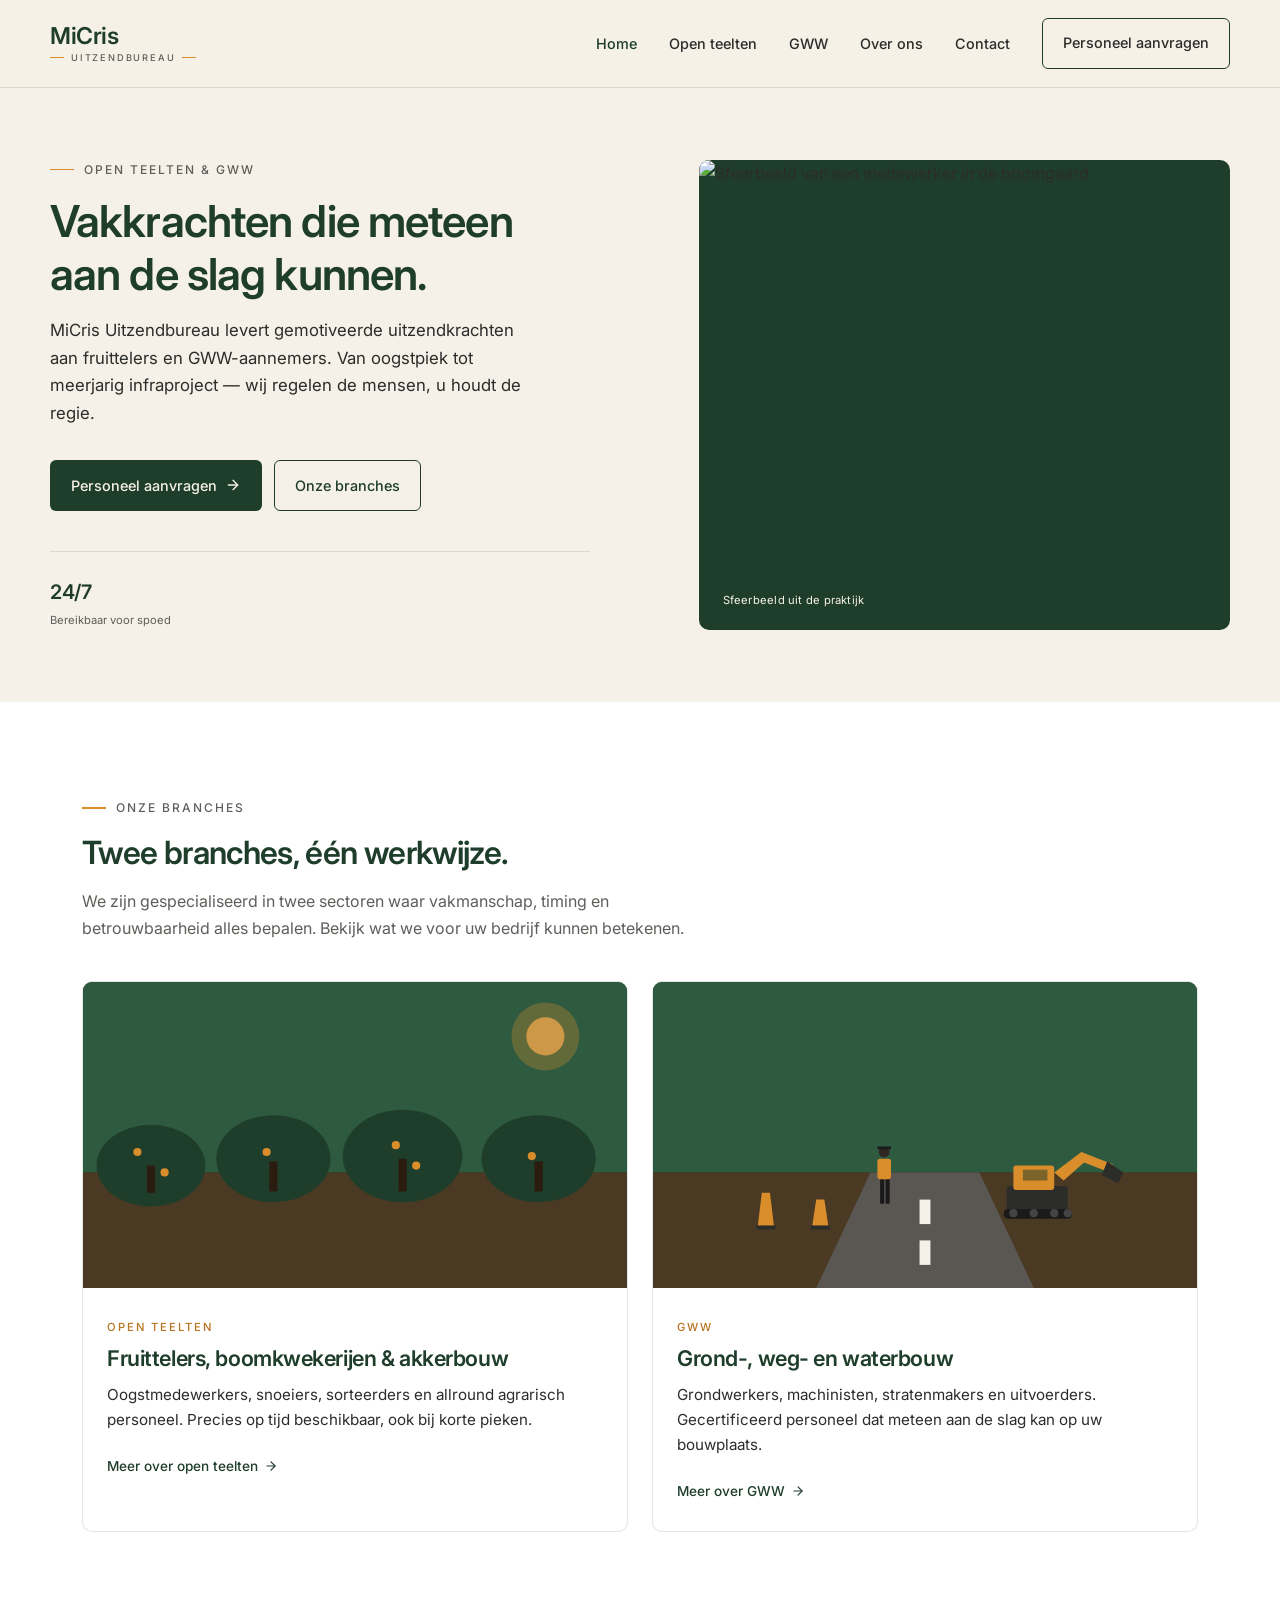
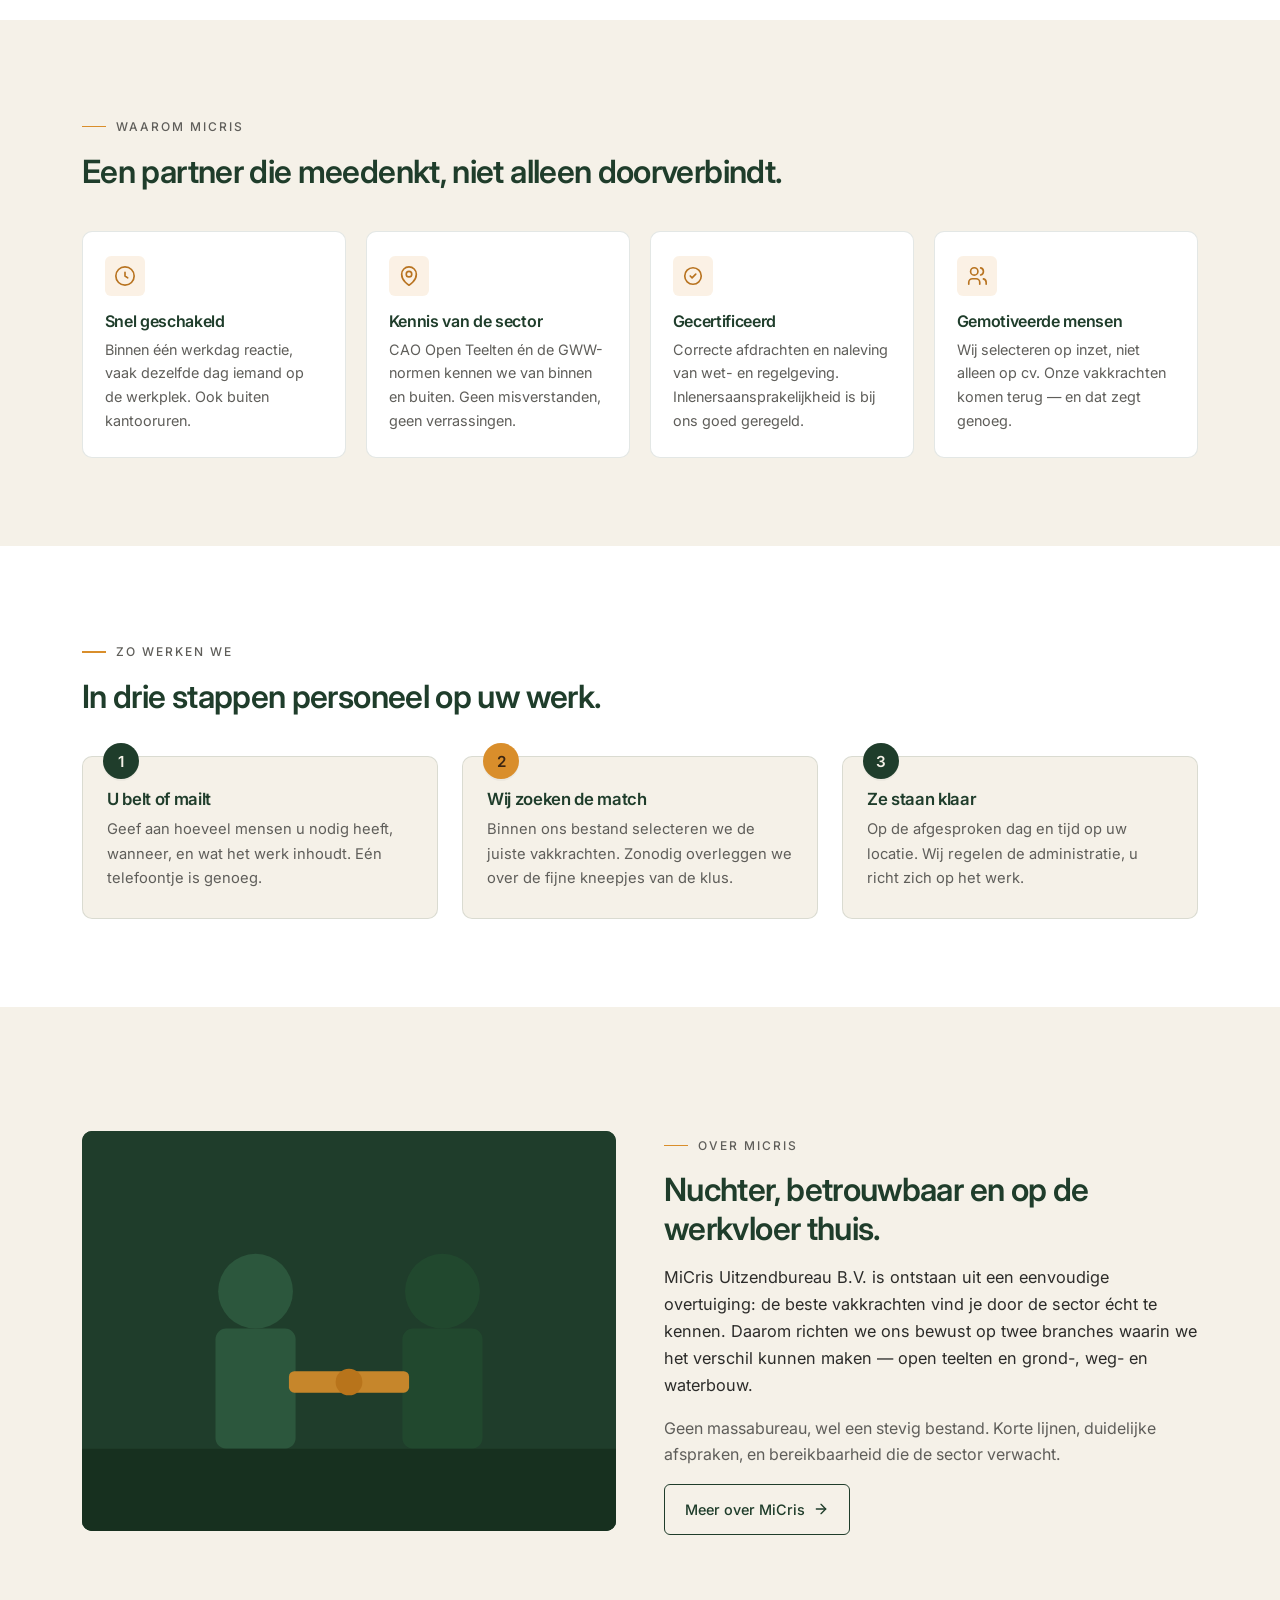
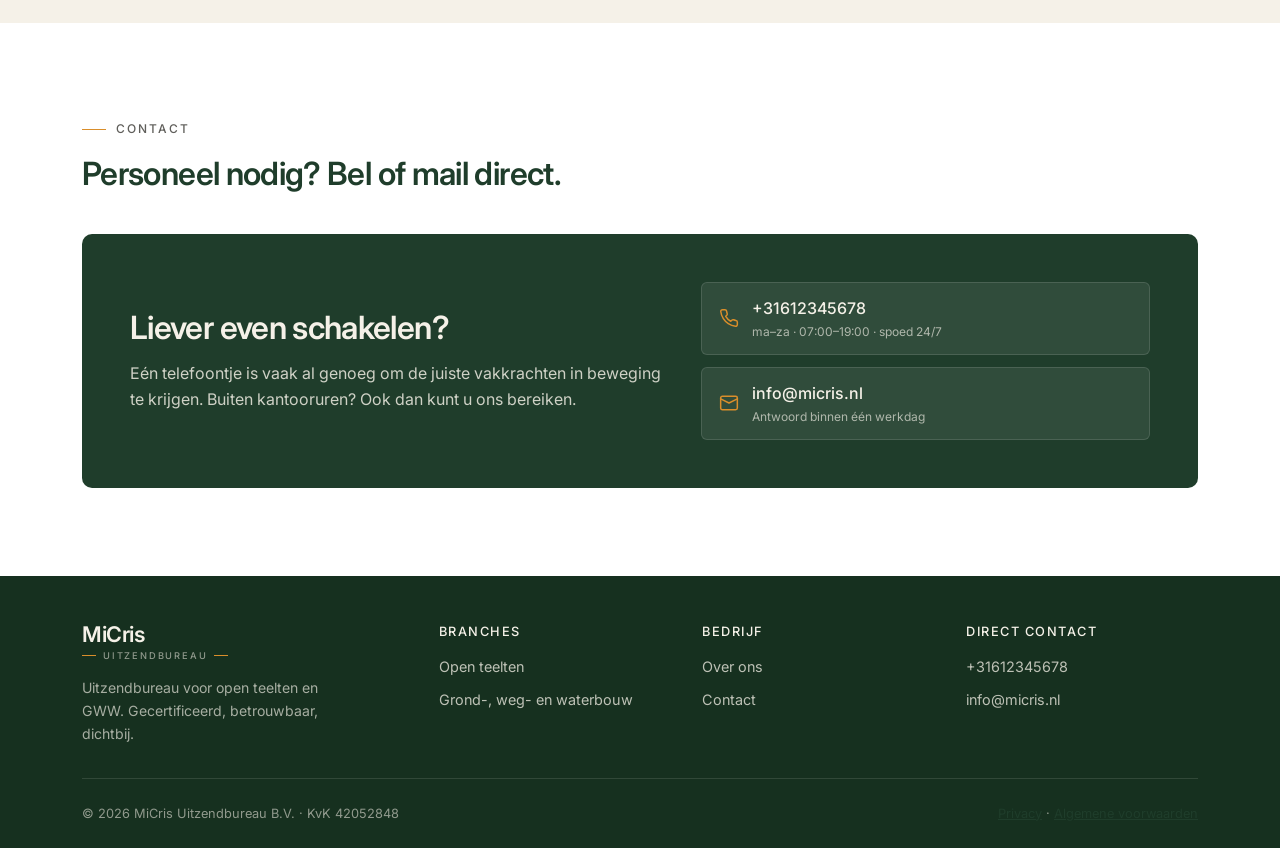
==== commit 63f3d266: "SNA en ABU weg" ====
--- a/micris-site/index.html
+++ b/micris-site/index.html
@@ -4,7 +4,7 @@
   <meta charset="UTF-8" />
   <meta name="viewport" content="width=device-width, initial-scale=1.0" />
   <title>MiCris Uitzendbureau — vakkrachten voor open teelten en GWW</title>
-  <meta name="description" content="MiCris Uitzendbureau B.V. levert gemotiveerde vakkrachten aan fruittelers en GWW-aannemers. SNA- en ABU-gecertificeerd. Bel direct voor personeel." />
+  <meta name="description" content="MiCris Uitzendbureau B.V. levert gemotiveerde vakkrachten aan fruittelers en GWW-aannemers.. Bel direct voor personeel." />
   <link rel="preconnect" href="https://fonts.googleapis.com" />
   <link rel="preconnect" href="https://fonts.gstatic.com" crossorigin />
   <link href="https://fonts.googleapis.com/css2?family=Inter:wght@400;500;600&display=swap" rel="stylesheet" />
@@ -59,14 +59,6 @@
 
         <div class="hero__trust">
           <div class="trust-item">
-            <p class="trust-item__value">SNA</p>
-            <p class="trust-item__label">NEN 4400-1 gecertificeerd</p>
-          </div>
-          <div class="trust-item">
-            <p class="trust-item__value">ABU</p>
-            <p class="trust-item__label">Erkend uitzendbureau</p>
-          </div>
-          <div class="trust-item">
             <p class="trust-item__value">24/7</p>
             <p class="trust-item__label">Bereikbaar voor spoed</p>
           </div>
@@ -101,20 +93,20 @@
               <rect x="0" y="140" width="400" height="85" fill="#4A3A24"/>
               <!-- rows of trees -->
               <g>
-                <ellipse cx="50"  cy="135" rx="40" ry="30" fill="#1F3D2B"/>
+                <ellipse cx="50" cy="135" rx="40" ry="30" fill="#1F3D2B"/>
                 <ellipse cx="140" cy="130" rx="42" ry="32" fill="#1F3D2B"/>
                 <ellipse cx="235" cy="128" rx="44" ry="34" fill="#1F3D2B"/>
                 <ellipse cx="335" cy="130" rx="42" ry="32" fill="#1F3D2B"/>
                 <!-- fruit hints -->
-                <circle cx="40"  cy="125" r="3" fill="#D98E2B"/>
-                <circle cx="60"  cy="140" r="3" fill="#D98E2B"/>
+                <circle cx="40" cy="125" r="3" fill="#D98E2B"/>
+                <circle cx="60" cy="140" r="3" fill="#D98E2B"/>
                 <circle cx="135" cy="125" r="3" fill="#D98E2B"/>
                 <circle cx="230" cy="120" r="3" fill="#D98E2B"/>
                 <circle cx="245" cy="135" r="3" fill="#D98E2B"/>
                 <circle cx="330" cy="128" r="3" fill="#D98E2B"/>
               </g>
               <!-- trunks -->
-              <rect x="47"  y="135" width="6" height="20" fill="#2A1C0E"/>
+              <rect x="47" y="135" width="6" height="20" fill="#2A1C0E"/>
               <rect x="137" y="132" width="6" height="22" fill="#2A1C0E"/>
               <rect x="232" y="130" width="6" height="24" fill="#2A1C0E"/>
               <rect x="332" y="132" width="6" height="22" fill="#2A1C0E"/>
@@ -176,7 +168,7 @@
               <!-- worker silhouette -->
               <g transform="translate(170, 135)">
                 <rect x="-3" y="10" width="3" height="18" fill="#1A1A1A"/>
-                <rect x="1"  y="10" width="3" height="18" fill="#1A1A1A"/>
+                <rect x="1" y="10" width="3" height="18" fill="#1A1A1A"/>
                 <rect x="-5" y="-5" width="10" height="15" rx="2" fill="#D98E2B"/>
                 <circle cx="0" cy="-10" r="4" fill="#2E2722"/>
                 <rect x="-5" y="-14" width="10" height="2" fill="#1A1A1A"/>
@@ -228,7 +220,7 @@
             <svg viewBox="0 0 24 24"><path d="M9 12l2 2 4-4"/><path d="M21 12c0 4.97-4.03 9-9 9s-9-4.03-9-9 4.03-9 9-9 9 4.03 9 9z"/></svg>
           </div>
           <h3 class="usp__title">Gecertificeerd</h3>
-          <p class="usp__desc">SNA/NEN 4400-1, ABU-lidmaatschap en correcte afdrachten. Inlenersaansprakelijkheid is bij ons goed geregeld.</p>
+          <p class="usp__desc">Correcte afdrachten en naleving van wet- en regelgeving. Inlenersaansprakelijkheid is bij ons goed geregeld.</p>
         </div>
         <div class="usp">
           <div class="usp__icon">
@@ -392,7 +384,7 @@
       </div>
 
       <div class="footer__bottom">
-        <span>© <span id="year"></span> MiCris Uitzendbureau B.V. · KvK 42052848 · SNA / NEN 4400-1 / ABU</span>
+        <span>© <span id="year"></span> MiCris Uitzendbureau B.V. · KvK 42052848</span>
         <span><a href="#">Privacy</a> · <a href="#">Algemene voorwaarden</a></span>
       </div>
     </div>
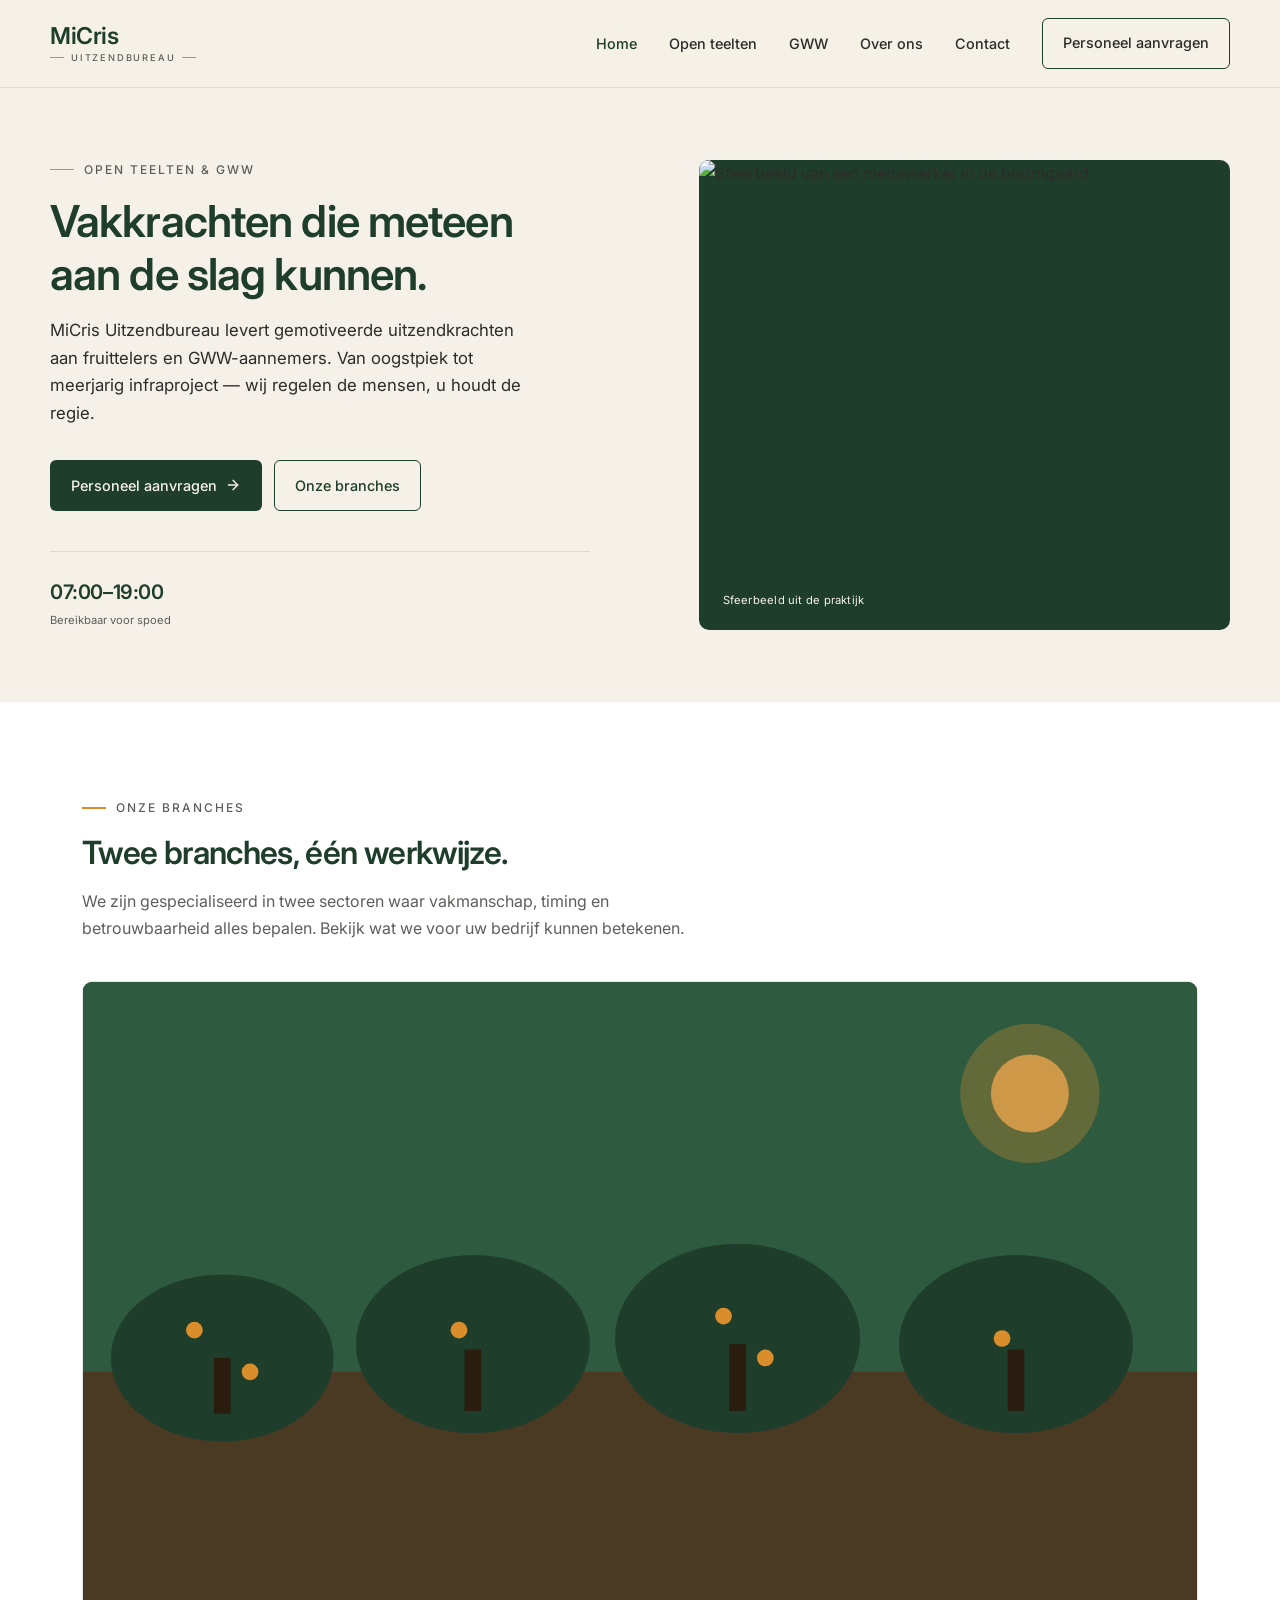
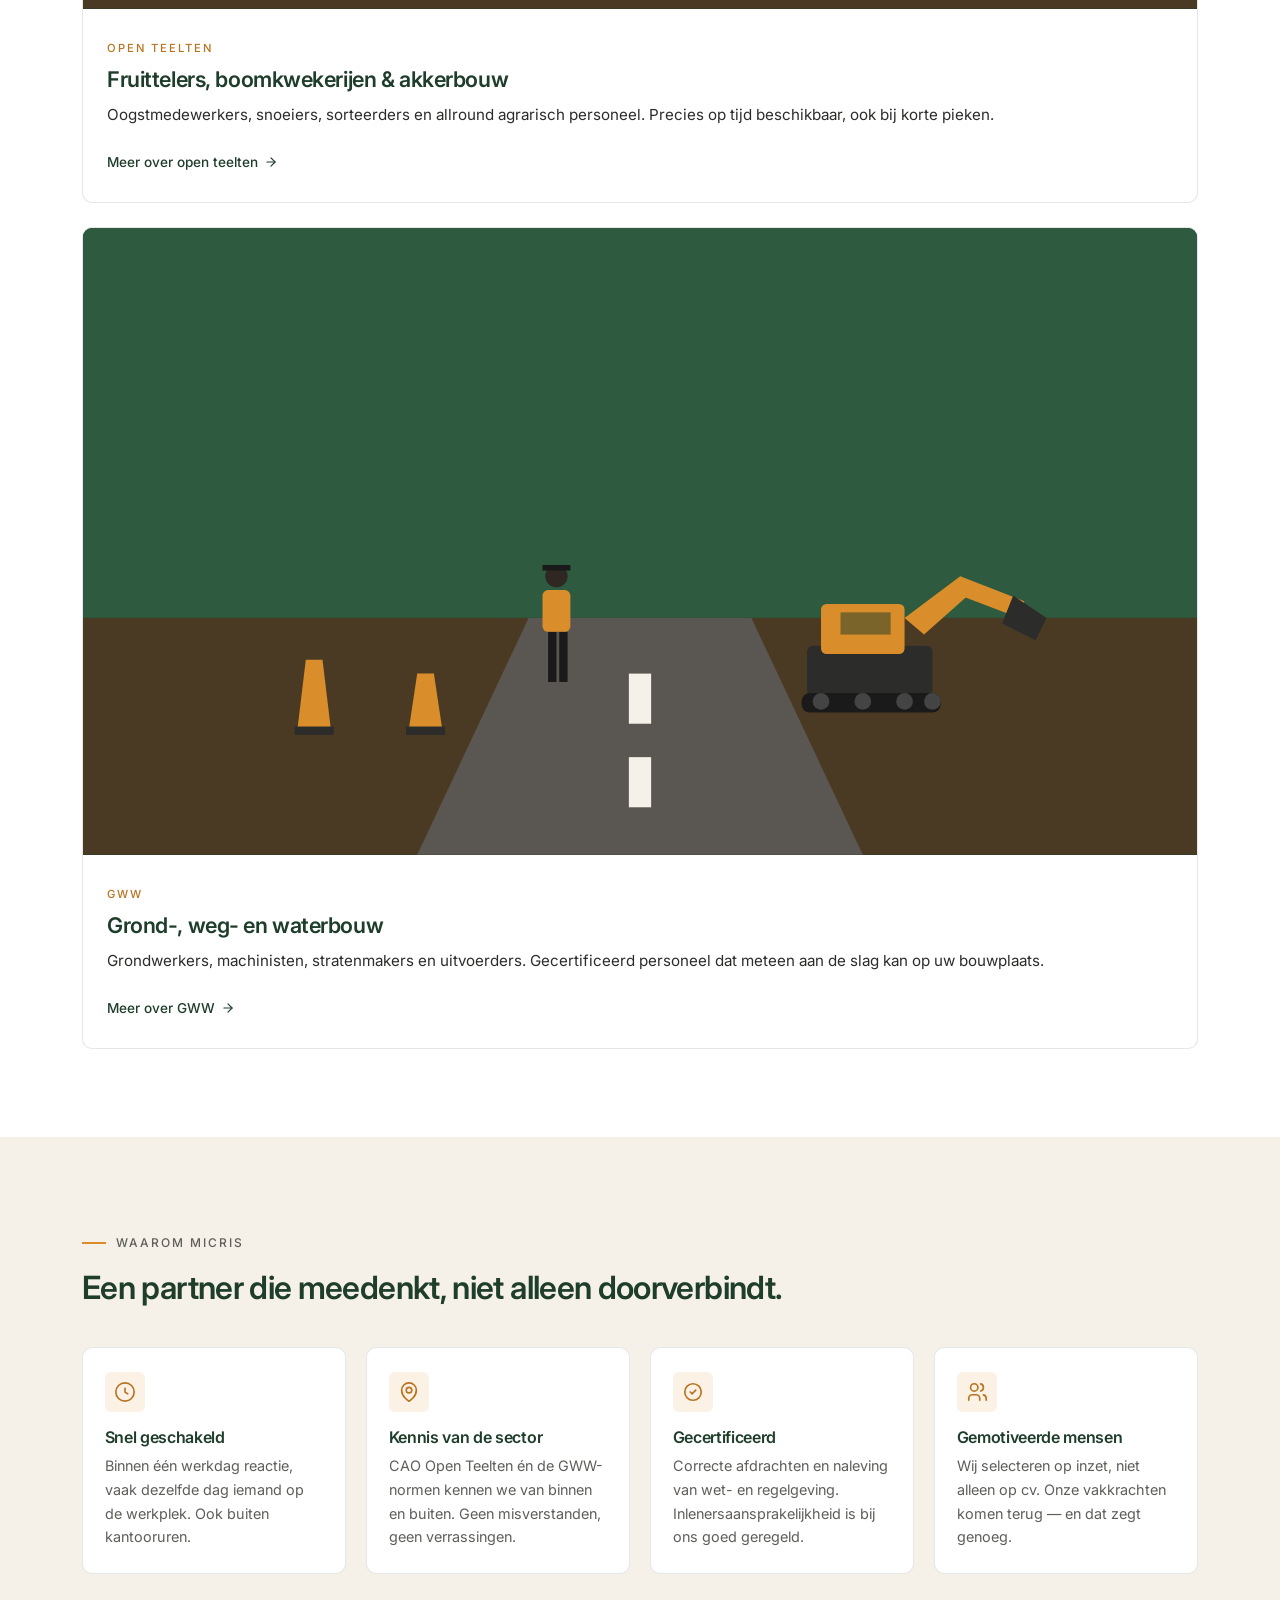
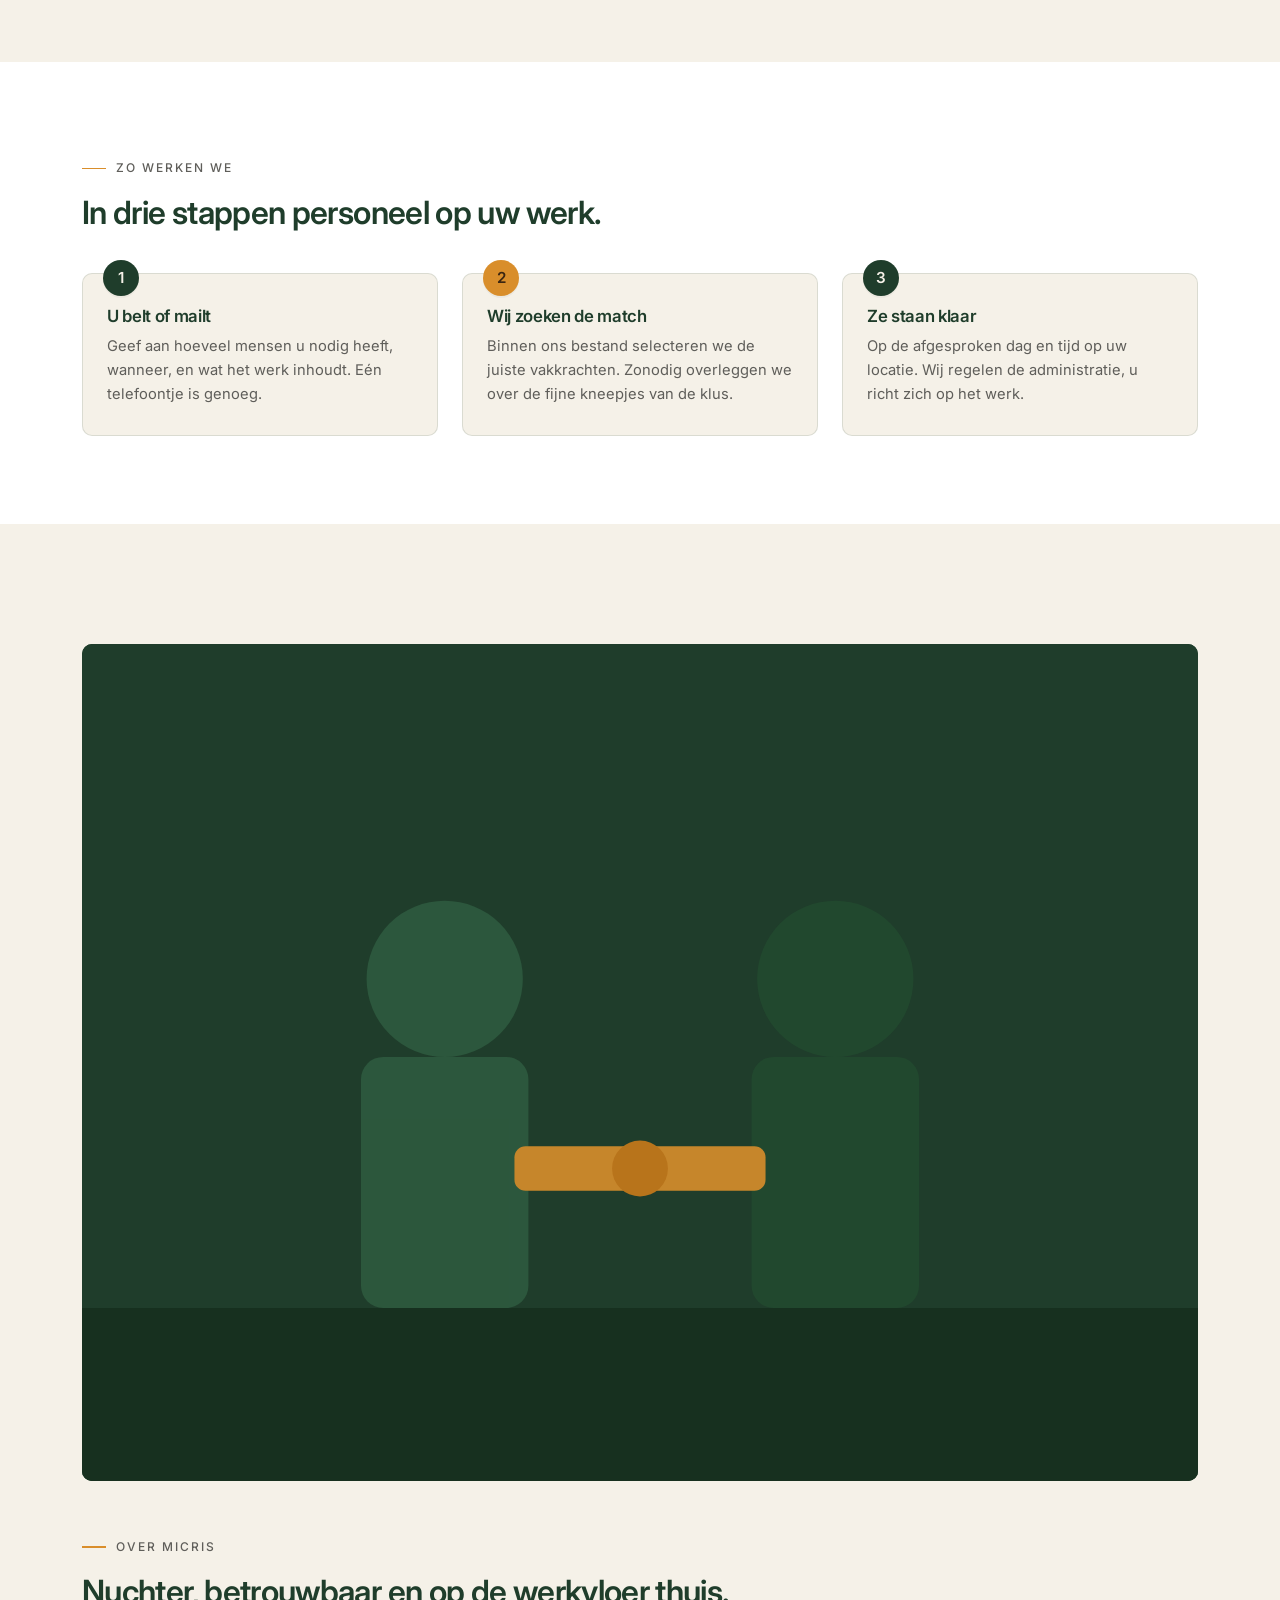
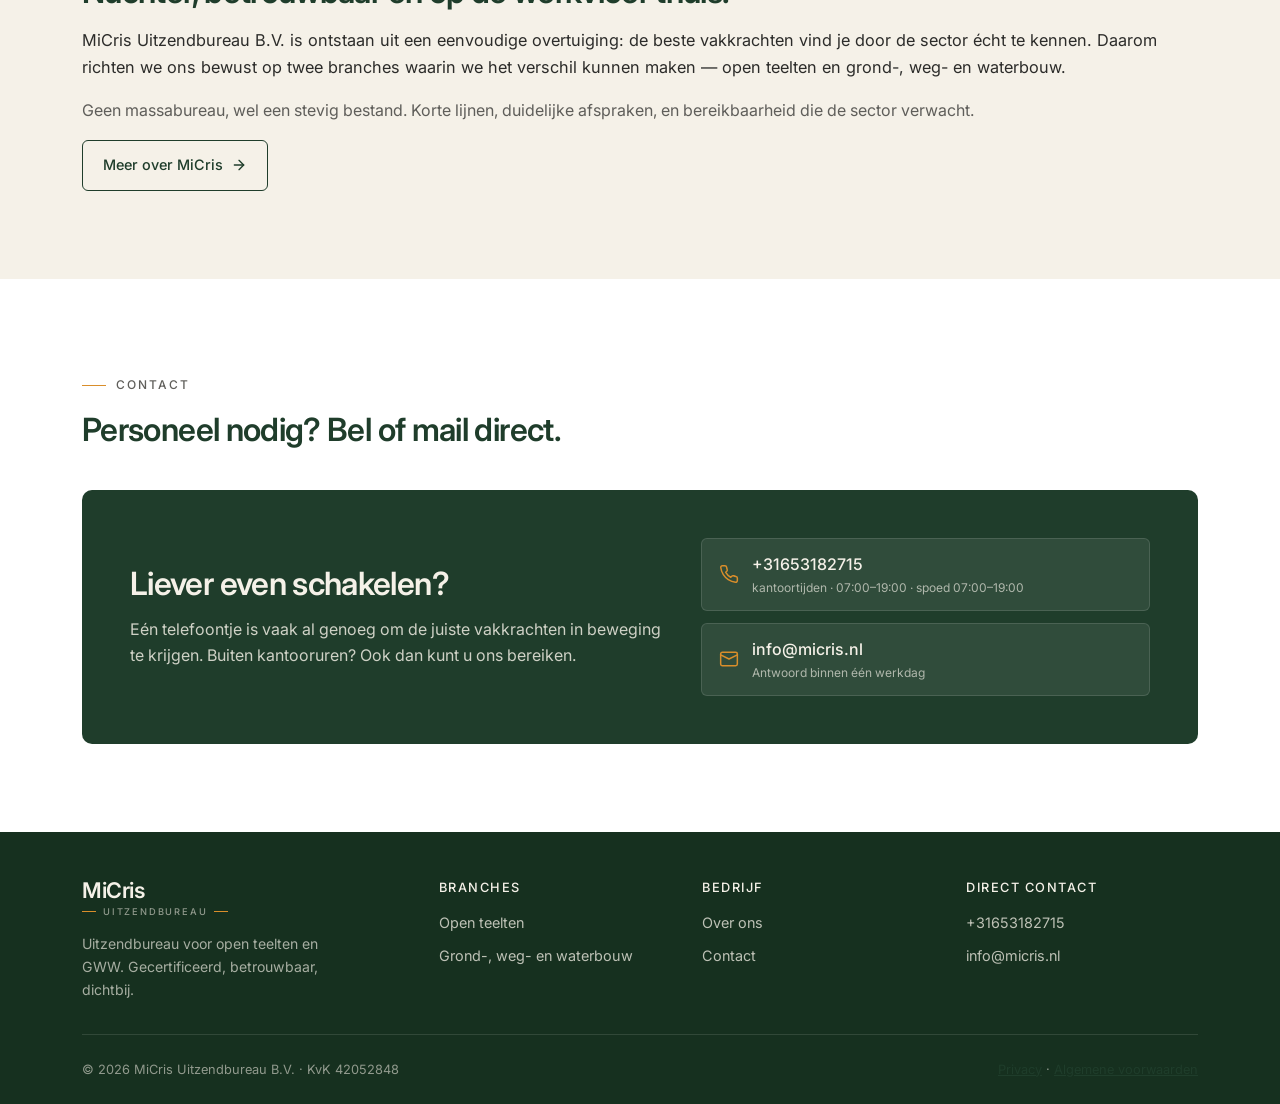
==== commit 834007ee: "Eerste veranderingen Mike" ====
--- a/micris-site/index.html
+++ b/micris-site/index.html
@@ -59,7 +59,7 @@
 
         <div class="hero__trust">
           <div class="trust-item">
-            <p class="trust-item__value">24/7</p>
+            <p class="trust-item__value">07:00–19:00</p>
             <p class="trust-item__label">Bereikbaar voor spoed</p>
           </div>
         </div>
@@ -324,13 +324,13 @@
           </p>
         </div>
         <div class="contact-strip__info">
-          <a href="tel:+31612345678" class="contact-strip__item">
+          <a href="tel:+31653182715" class="contact-strip__item">
             <span class="icon">
               <svg viewBox="0 0 24 24"><path d="M22 16.92v3a2 2 0 0 1-2.18 2 19.79 19.79 0 0 1-8.63-3.07 19.5 19.5 0 0 1-6-6 19.79 19.79 0 0 1-3.07-8.67A2 2 0 0 1 4.11 2h3a2 2 0 0 1 2 1.72c.127.96.361 1.903.7 2.81a2 2 0 0 1-.45 2.11L8.09 9.91a16 16 0 0 0 6 6l1.27-1.27a2 2 0 0 1 2.11-.45c.907.339 1.85.573 2.81.7A2 2 0 0 1 22 16.92z"/></svg>
             </span>
             <div>
-              <strong>+31612345678</strong>
-              <span class="meta">ma–za · 07:00–19:00 · spoed 24/7</span>
+              <strong>+31653182715</strong>
+              <span class="meta">kantoortijden · 07:00–19:00 · spoed 07:00–19:00</span>
             </div>
           </a>
           <a href="mailto:info@micris.nl" class="contact-strip__item">
@@ -377,7 +377,7 @@
         <div>
           <h4>Direct contact</h4>
           <ul>
-            <li><a href="tel:+31612345678">+31612345678</a></li>
+            <li><a href="tel:+31653182715">+31653182715</a></li>
             <li><a href="mailto:info@micris.nl">info@micris.nl</a></li>
           </ul>
         </div>
--- a/micris-site/css/style.css
+++ b/micris-site/css/style.css
@@ -295,7 +295,7 @@
 /* Branches tegels */
 .branches-grid {
   display: grid;
-  grid-template-columns: 1fr 1fr;
+  grid-template-columns: 1fr;
   gap: 1.5rem;
   margin-top: 2.5rem;
 }
@@ -438,7 +438,7 @@
 /* About teaser */
 .about-teaser {
   display: grid;
-  grid-template-columns: 1fr 1fr;
+  grid-template-columns: 1fr;
   gap: 3rem;
   align-items: center;
   margin-top: 2rem;
@@ -629,7 +629,7 @@
 /* Functie-lijst (twee kolommen) */
 .function-grid {
   display: grid;
-  grid-template-columns: 1fr 1fr;
+  grid-template-columns: 1fr;
   gap: 0.6rem 2rem;
   margin-top: 2rem;
   border-top: 1px solid var(--c-border);
@@ -688,7 +688,7 @@
 /* Contactpagina */
 .contact-grid {
   display: grid;
-  grid-template-columns: 1fr 1fr;
+  grid-template-columns: 1fr;
   gap: clamp(1.5rem, 3vw, 2.5rem);
   align-items: start;
 }
@@ -751,7 +751,7 @@
 /* Feature-blok (seizoenspieken) — tekst + visual */
 .feature-split {
   display: grid;
-  grid-template-columns: 1fr 1fr;
+  grid-template-columns: 1fr;
   gap: clamp(2rem, 4vw, 3.5rem);
   align-items: center;
   margin-top: 2rem;
@@ -824,7 +824,7 @@
   .steps { grid-template-columns: 1fr; }
   .about-teaser { grid-template-columns: 1fr; }
   .contact-strip { grid-template-columns: 1fr; }
-  .footer-grid { grid-template-columns: 1fr 1fr; }
+  .footer-grid { grid-template-columns: 1fr; }
   /* Branche-pagina's */
   .page-hero__grid { grid-template-columns: 1fr; }
   .page-hero__visual { order: -1; }
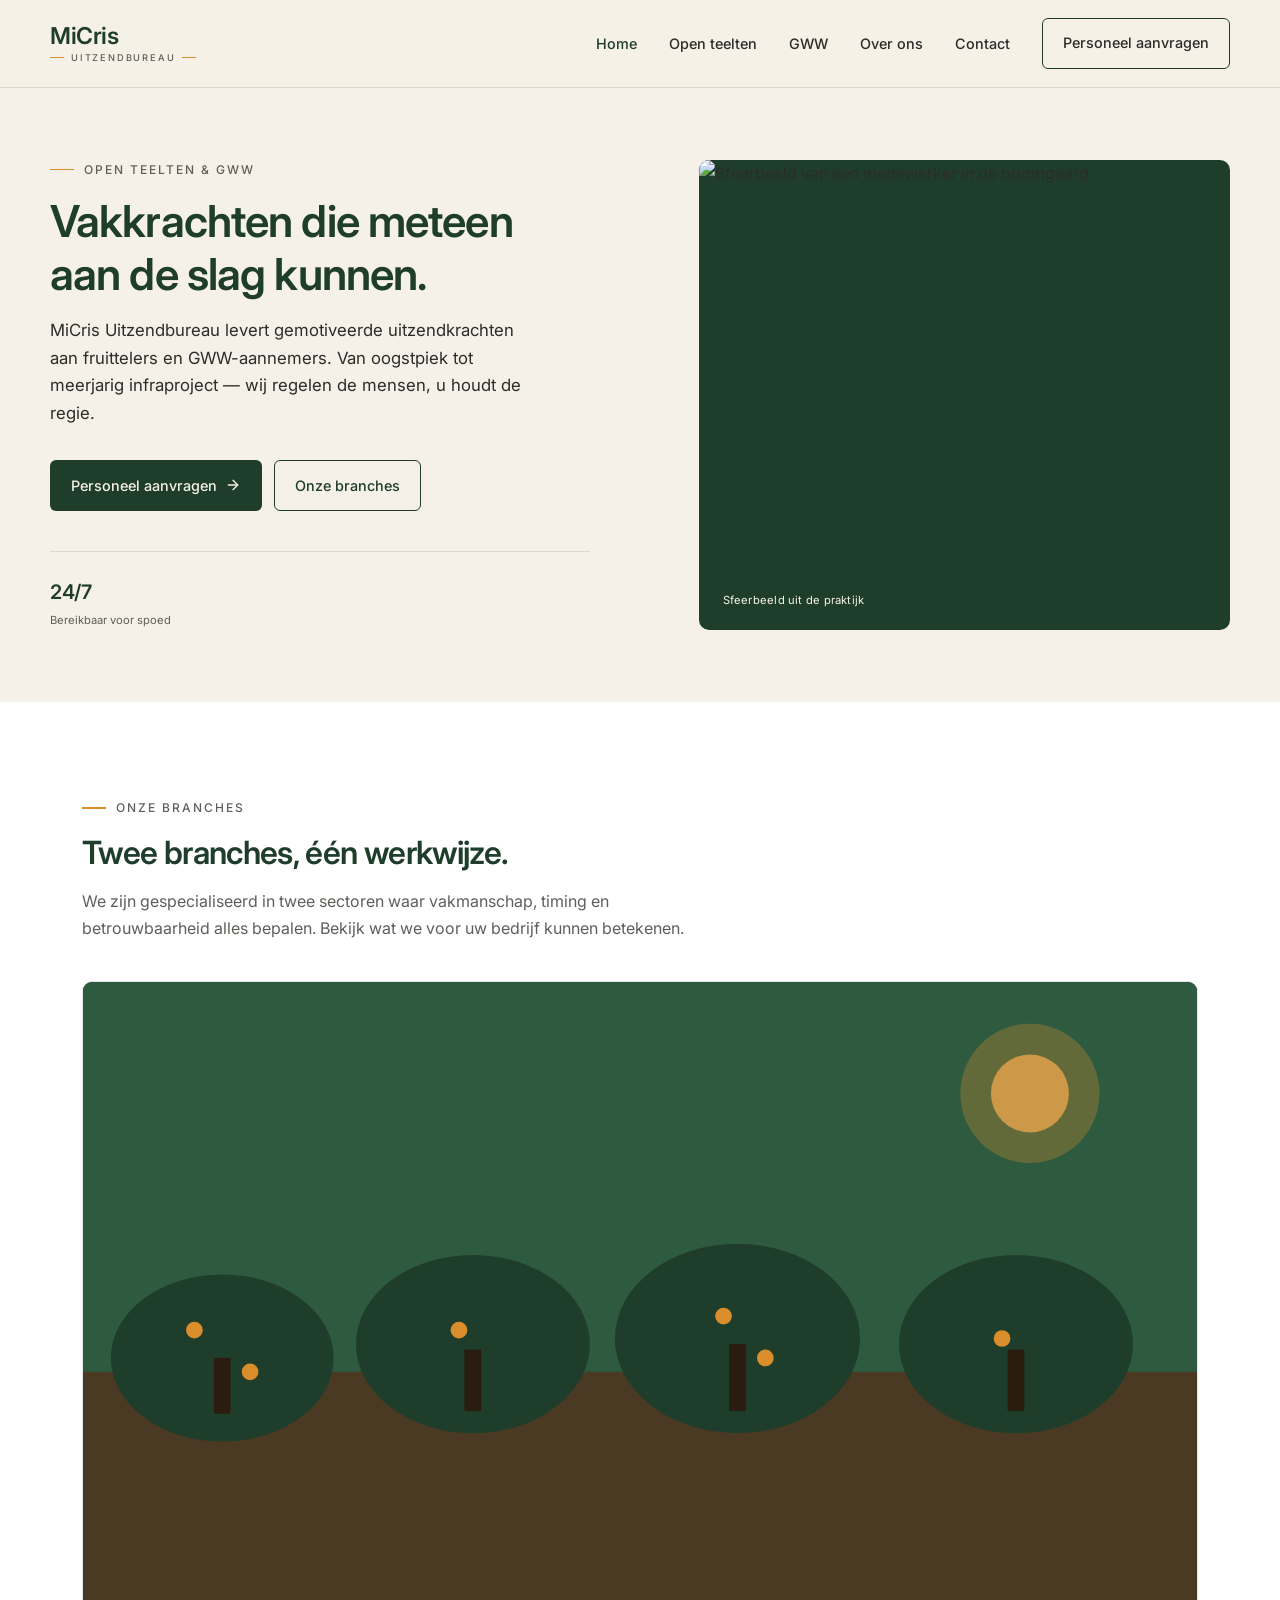
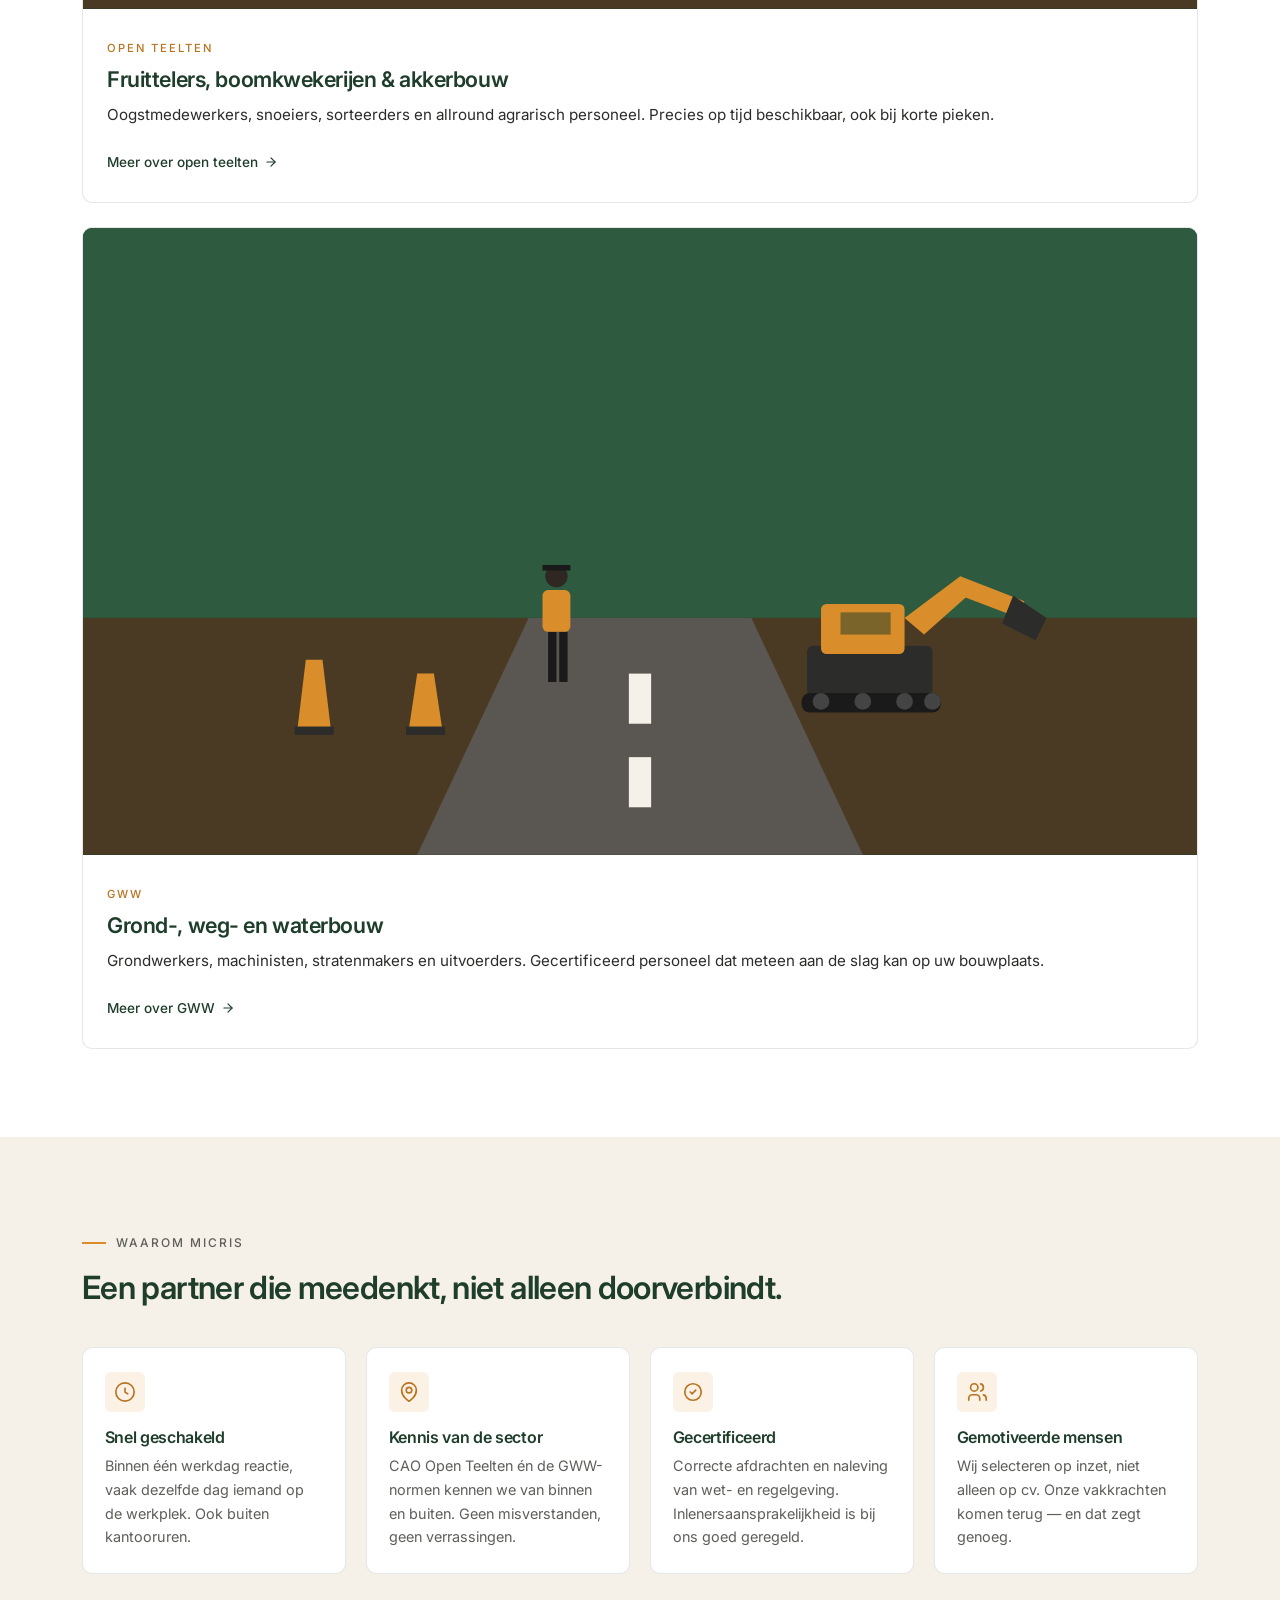
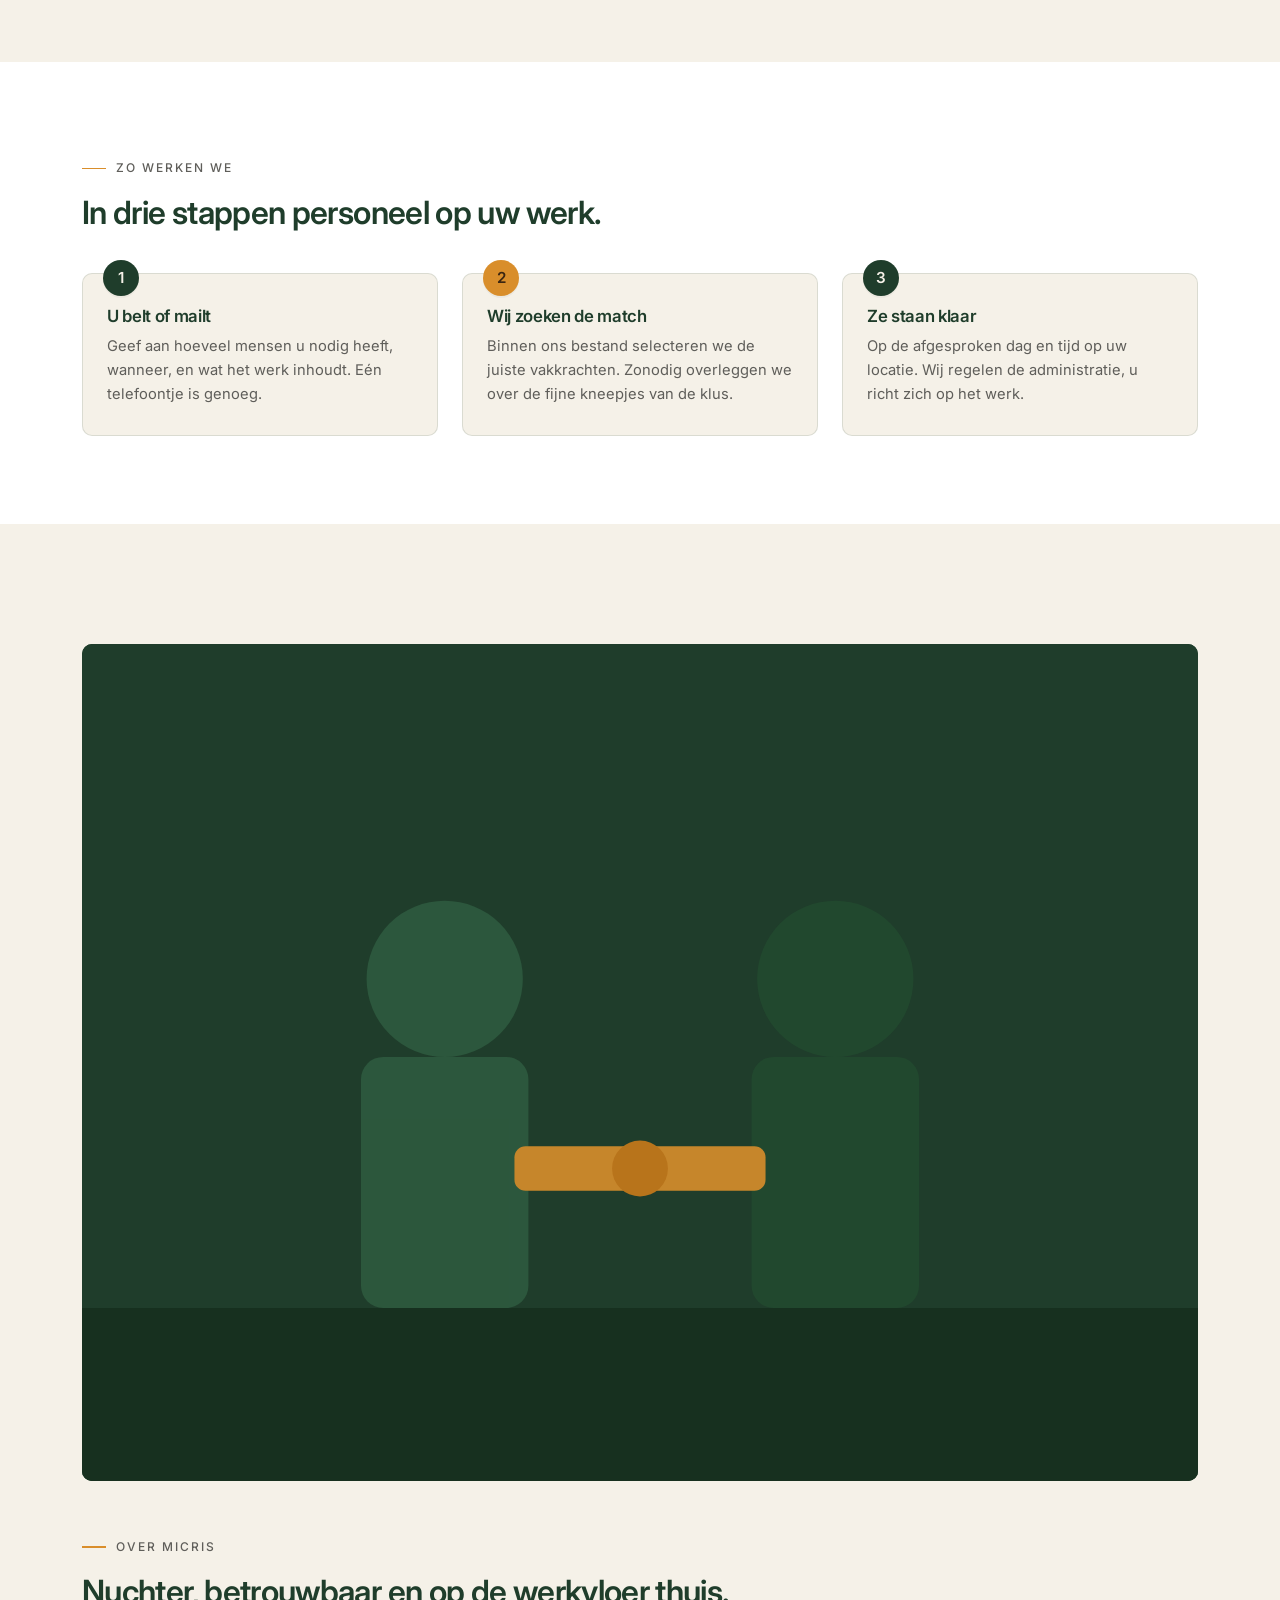
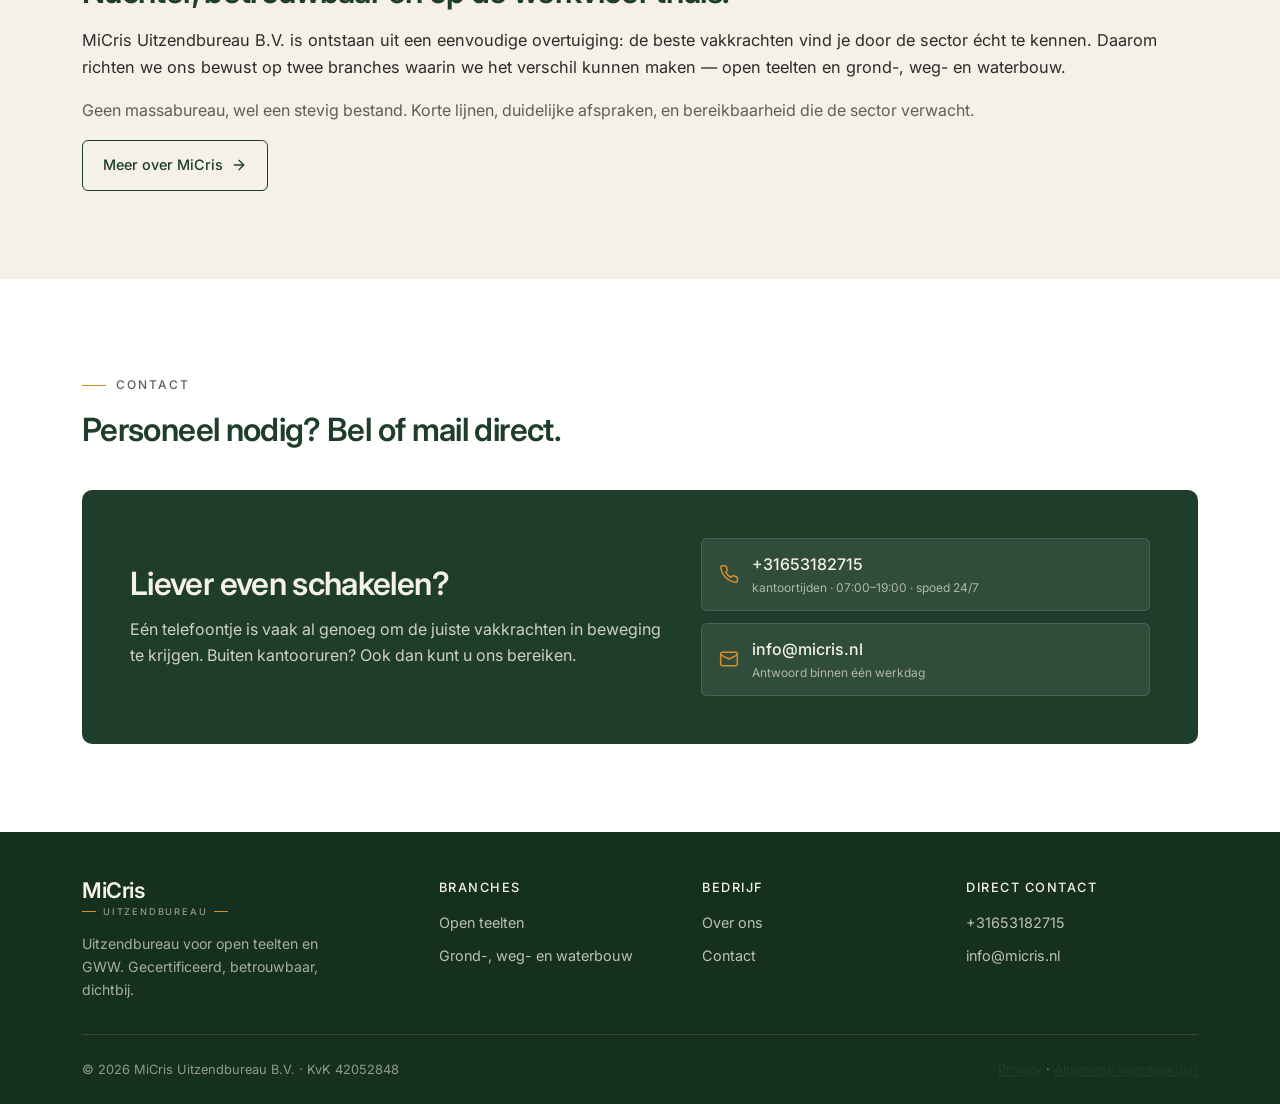
==== commit 1621cb69: "Mike 3" ====
--- a/micris-site/index.html
+++ b/micris-site/index.html
@@ -59,7 +59,7 @@
 
         <div class="hero__trust">
           <div class="trust-item">
-            <p class="trust-item__value">07:00–19:00</p>
+            <p class="trust-item__value">24/7</p>
             <p class="trust-item__label">Bereikbaar voor spoed</p>
           </div>
         </div>
@@ -330,7 +330,7 @@
             </span>
             <div>
               <strong>+31653182715</strong>
-              <span class="meta">kantoortijden · 07:00–19:00 · spoed 07:00–19:00</span>
+              <span class="meta">kantoortijden · 07:00–19:00 · spoed 24/7</span>
             </div>
           </a>
           <a href="mailto:info@micris.nl" class="contact-strip__item">
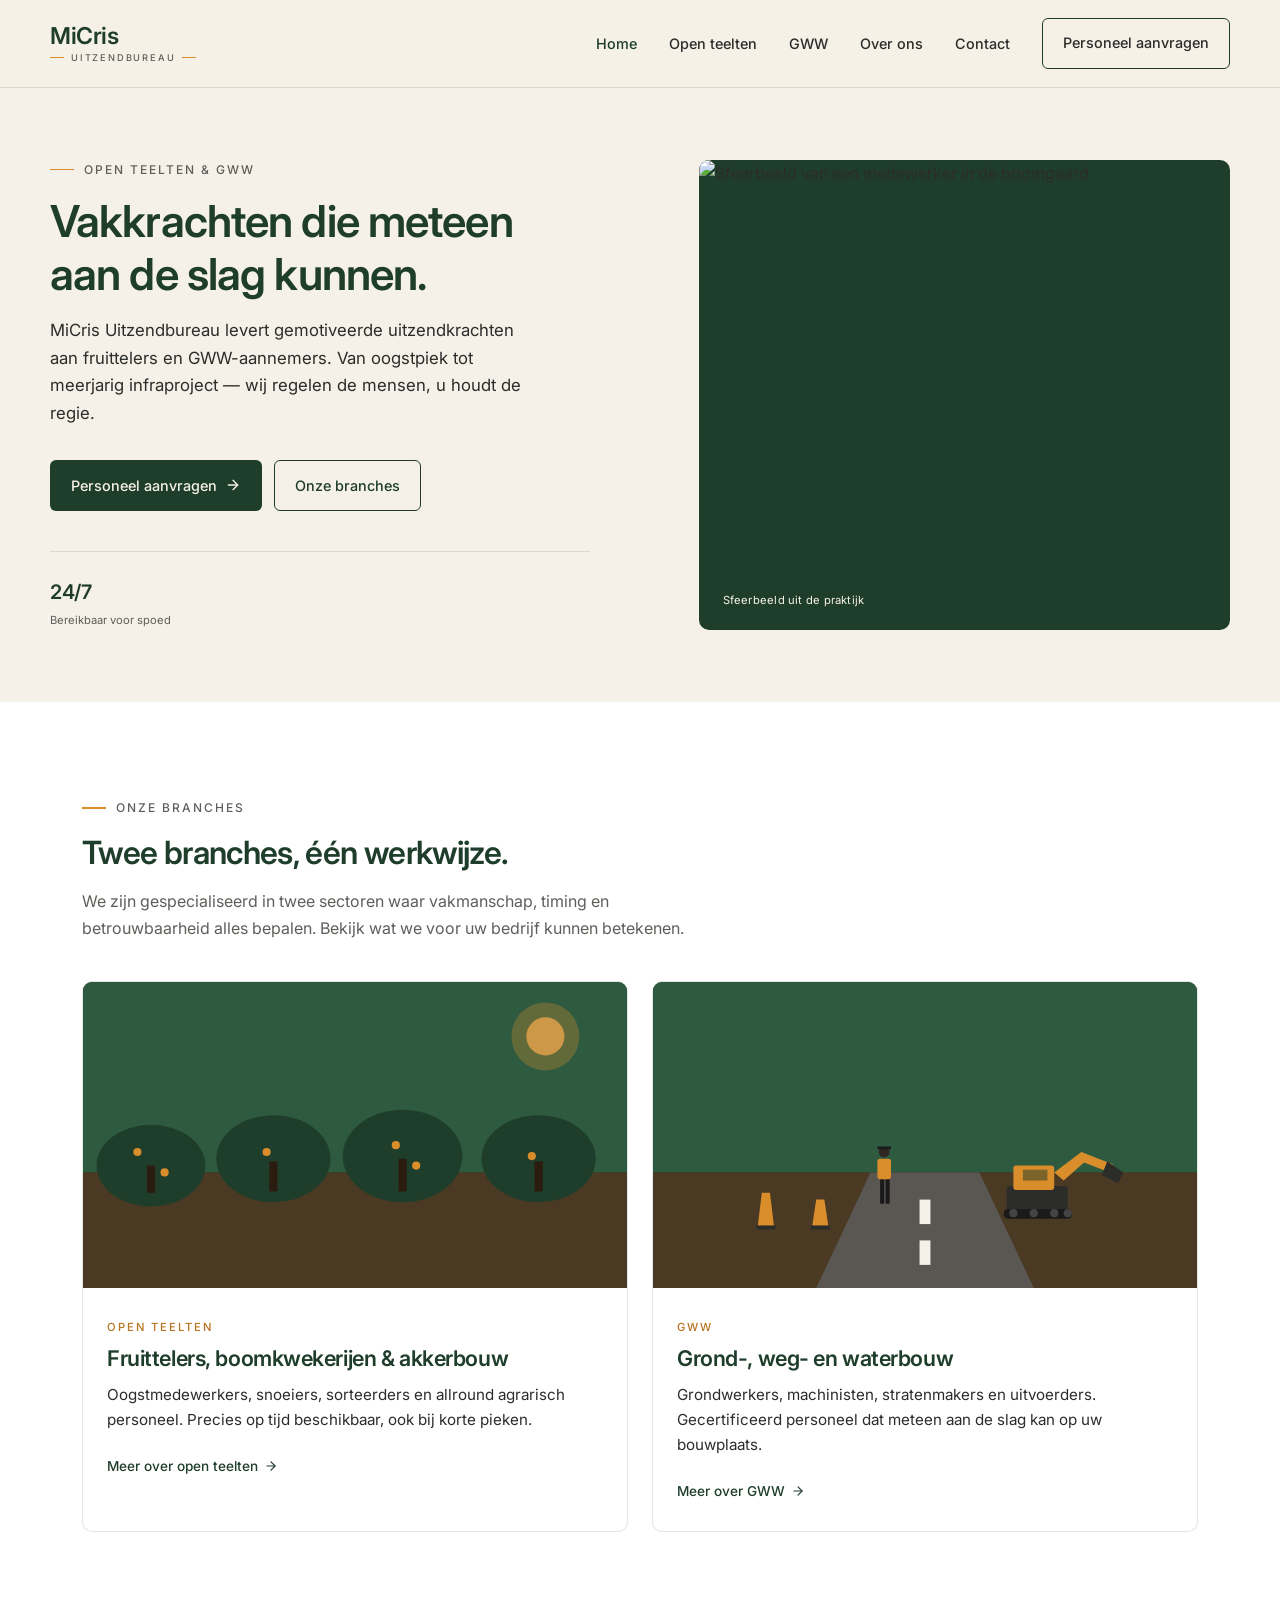
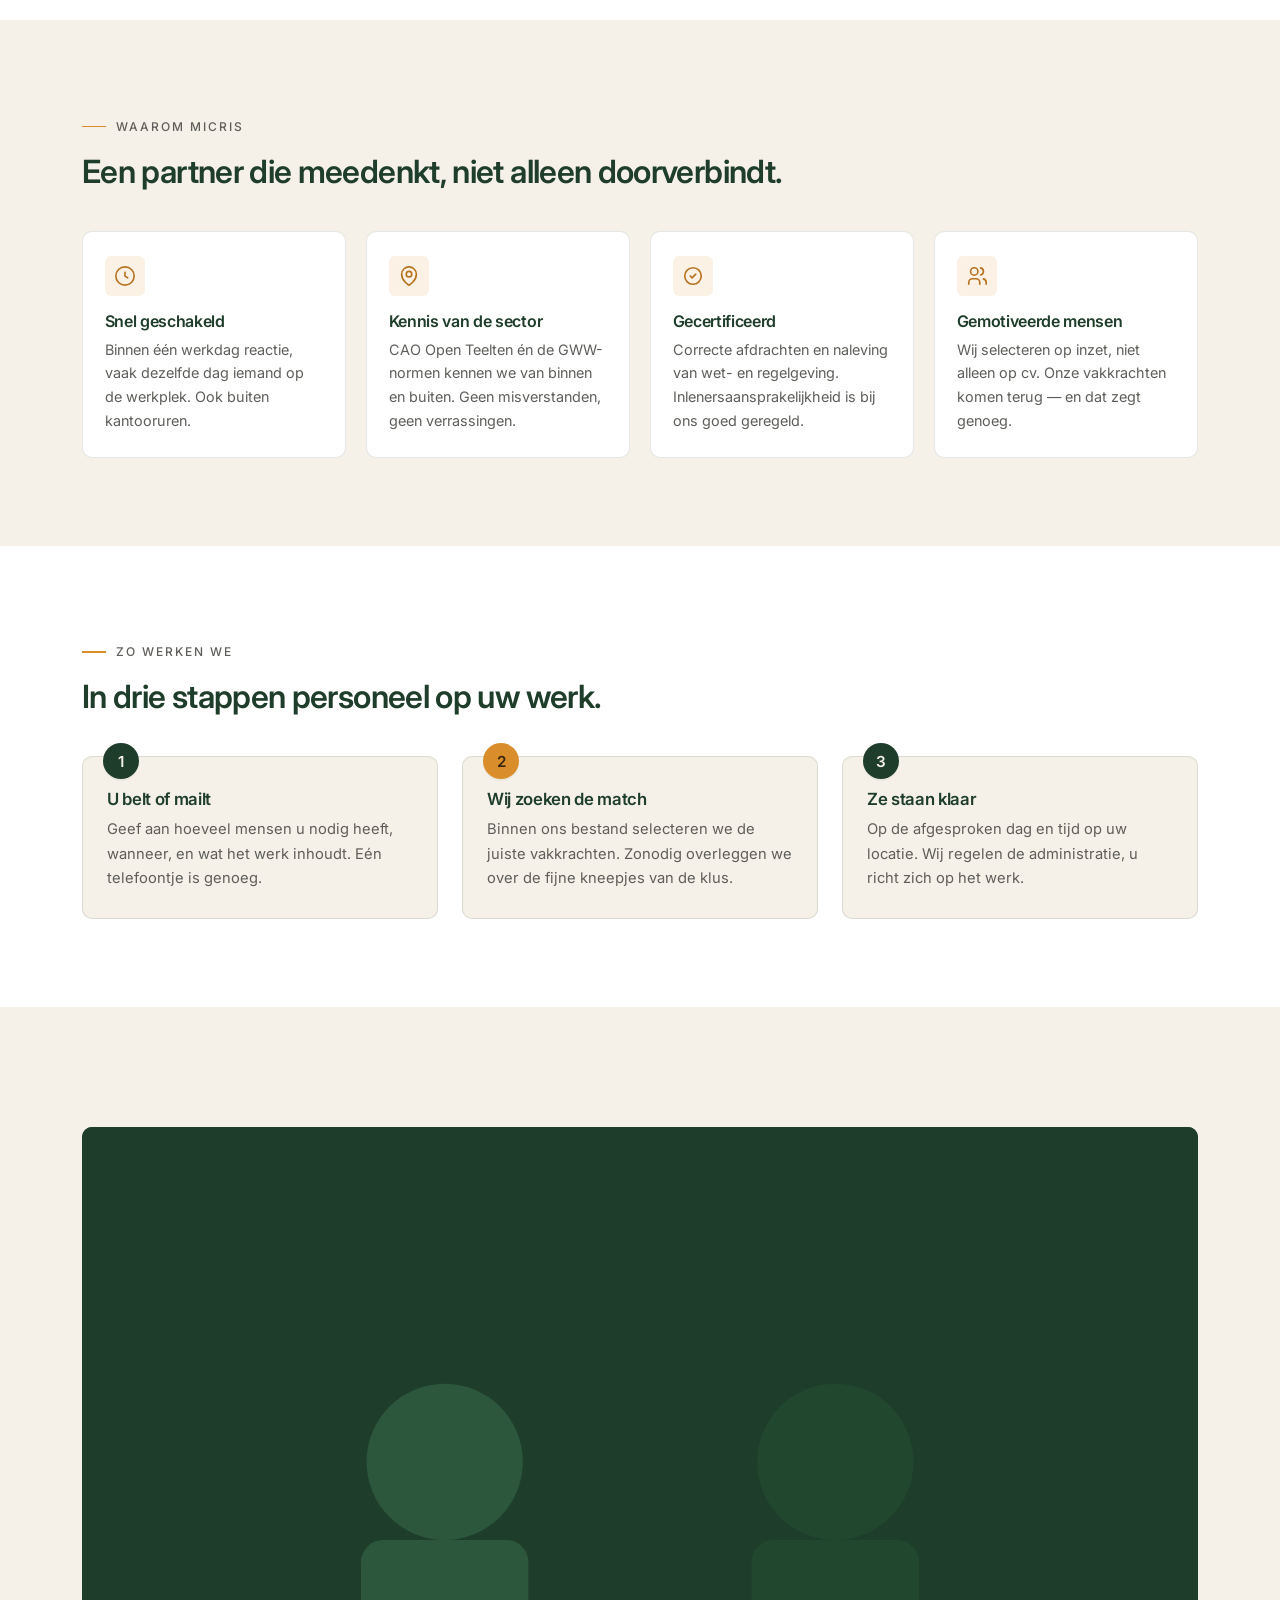
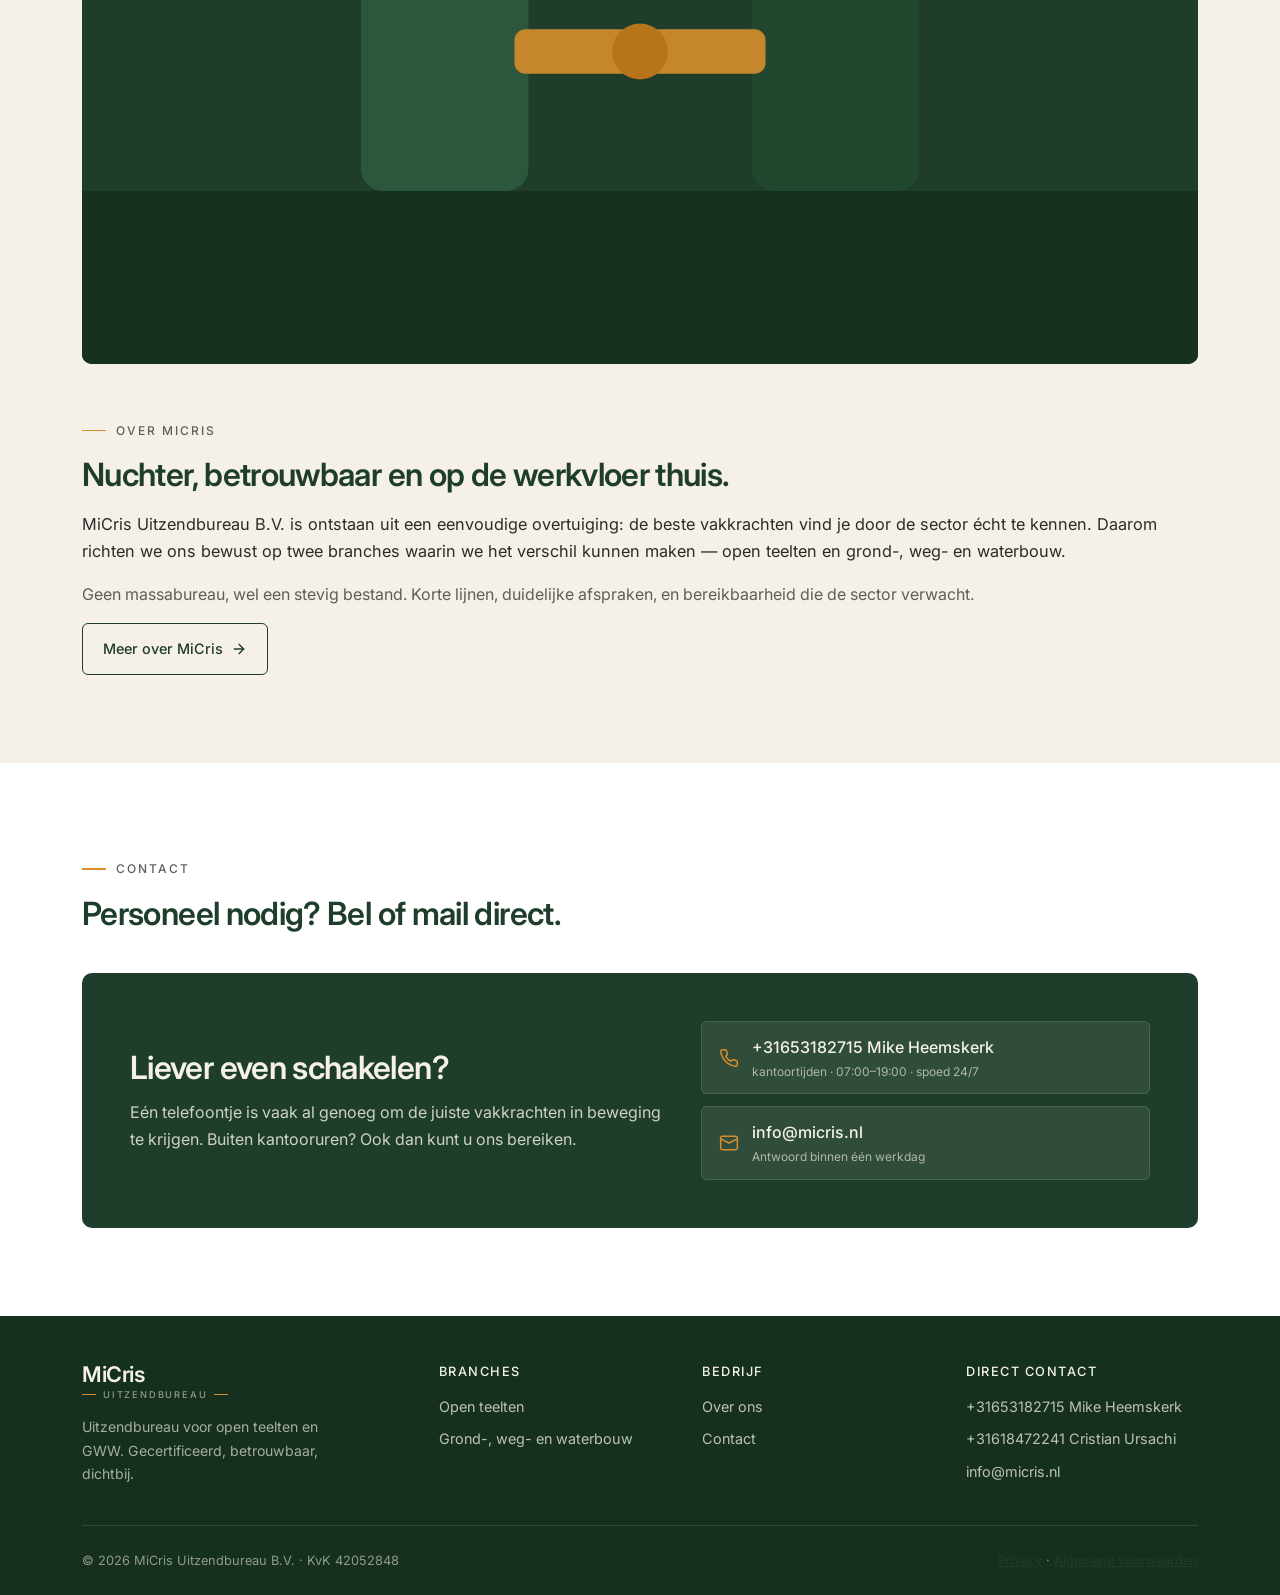
==== commit 76985e01: "mike 3" ====
--- a/micris-site/index.html
+++ b/micris-site/index.html
@@ -329,7 +329,7 @@
               <svg viewBox="0 0 24 24"><path d="M22 16.92v3a2 2 0 0 1-2.18 2 19.79 19.79 0 0 1-8.63-3.07 19.5 19.5 0 0 1-6-6 19.79 19.79 0 0 1-3.07-8.67A2 2 0 0 1 4.11 2h3a2 2 0 0 1 2 1.72c.127.96.361 1.903.7 2.81a2 2 0 0 1-.45 2.11L8.09 9.91a16 16 0 0 0 6 6l1.27-1.27a2 2 0 0 1 2.11-.45c.907.339 1.85.573 2.81.7A2 2 0 0 1 22 16.92z"/></svg>
             </span>
             <div>
-              <strong>+31653182715</strong>
+              <strong>+31653182715 Mike Heemskerk</strong>
               <span class="meta">kantoortijden · 07:00–19:00 · spoed 24/7</span>
             </div>
           </a>
@@ -377,7 +377,8 @@
         <div>
           <h4>Direct contact</h4>
           <ul>
-            <li><a href="tel:+31653182715">+31653182715</a></li>
+            <li><a href="tel:+31653182715">+31653182715 Mike Heemskerk</a></li>
+            <li><a href="tel:+31618472241">+31618472241 Cristian Ursachi</a></li>
             <li><a href="mailto:info@micris.nl">info@micris.nl</a></li>
           </ul>
         </div>
--- a/micris-site/css/style.css
+++ b/micris-site/css/style.css
@@ -295,7 +295,7 @@
 /* Branches tegels */
 .branches-grid {
   display: grid;
-  grid-template-columns: 1fr;
+  grid-template-columns: 1fr 1fr;
   gap: 1.5rem;
   margin-top: 2.5rem;
 }
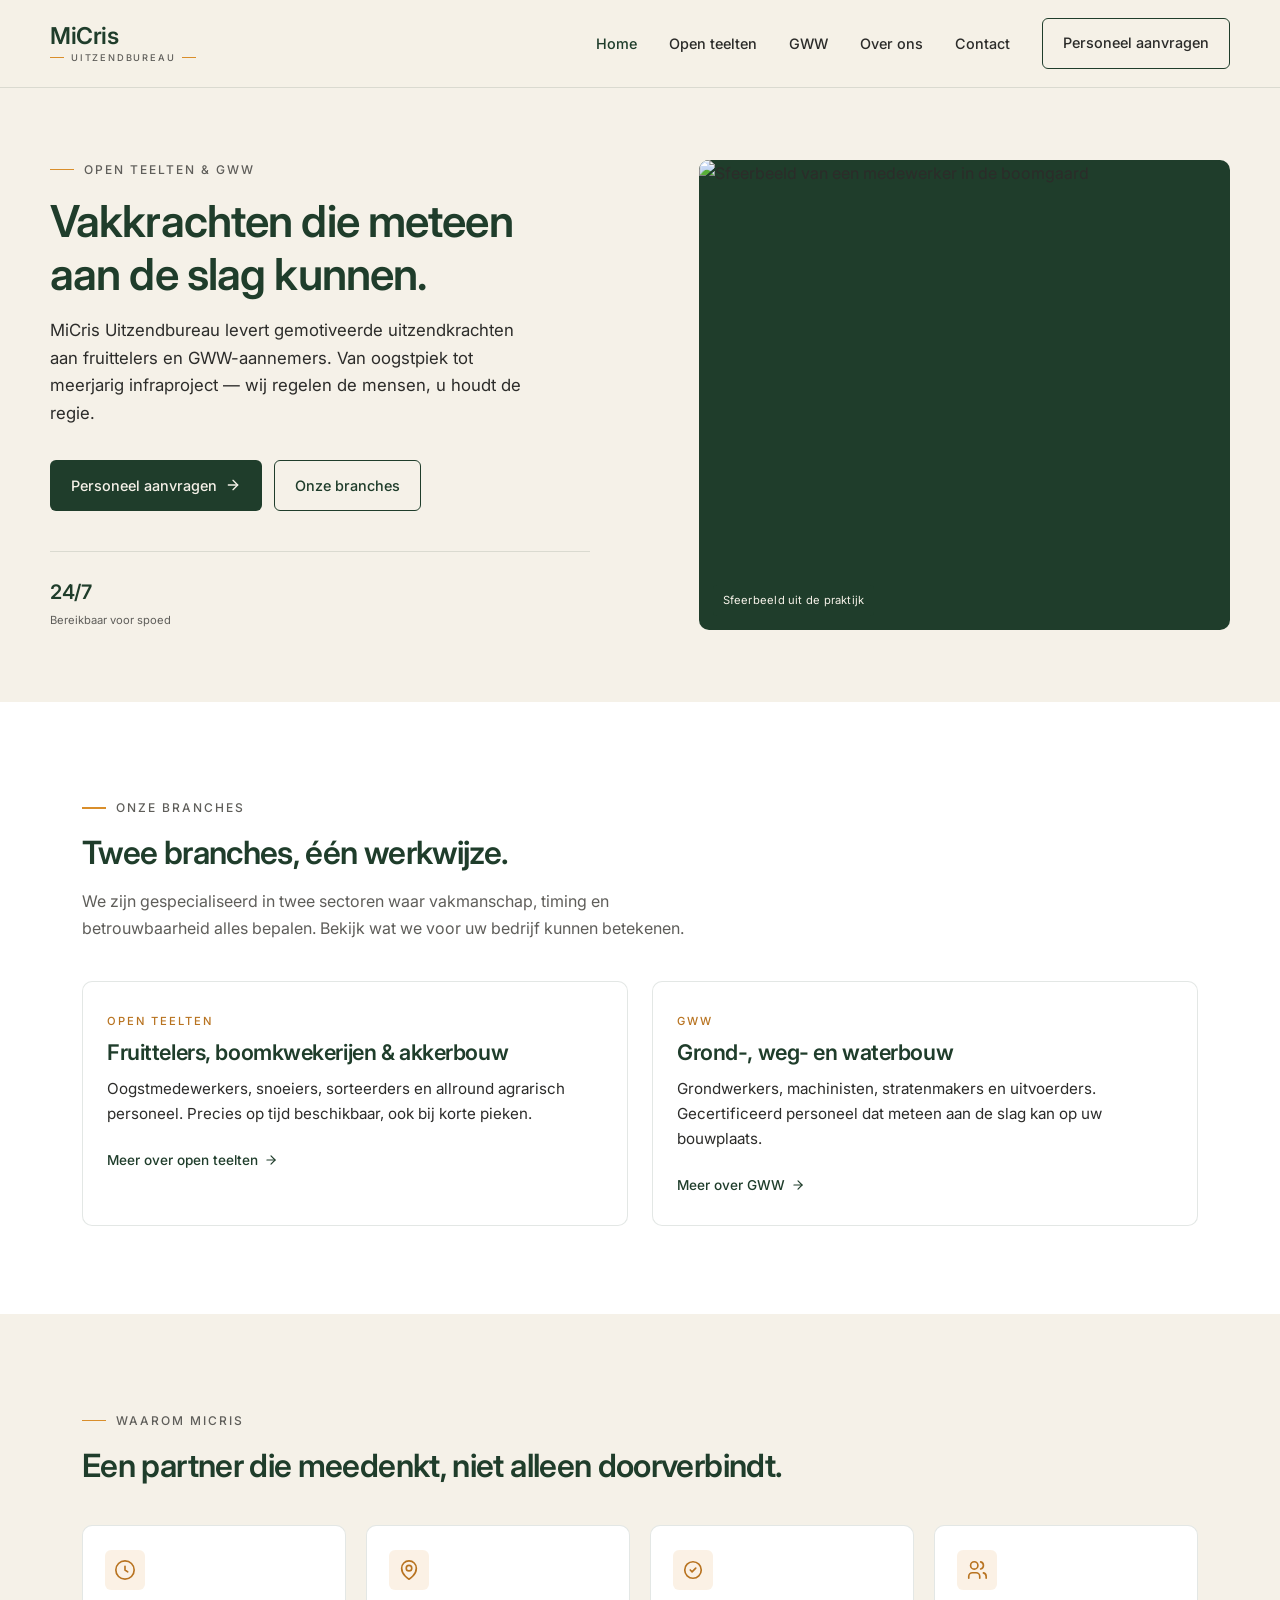
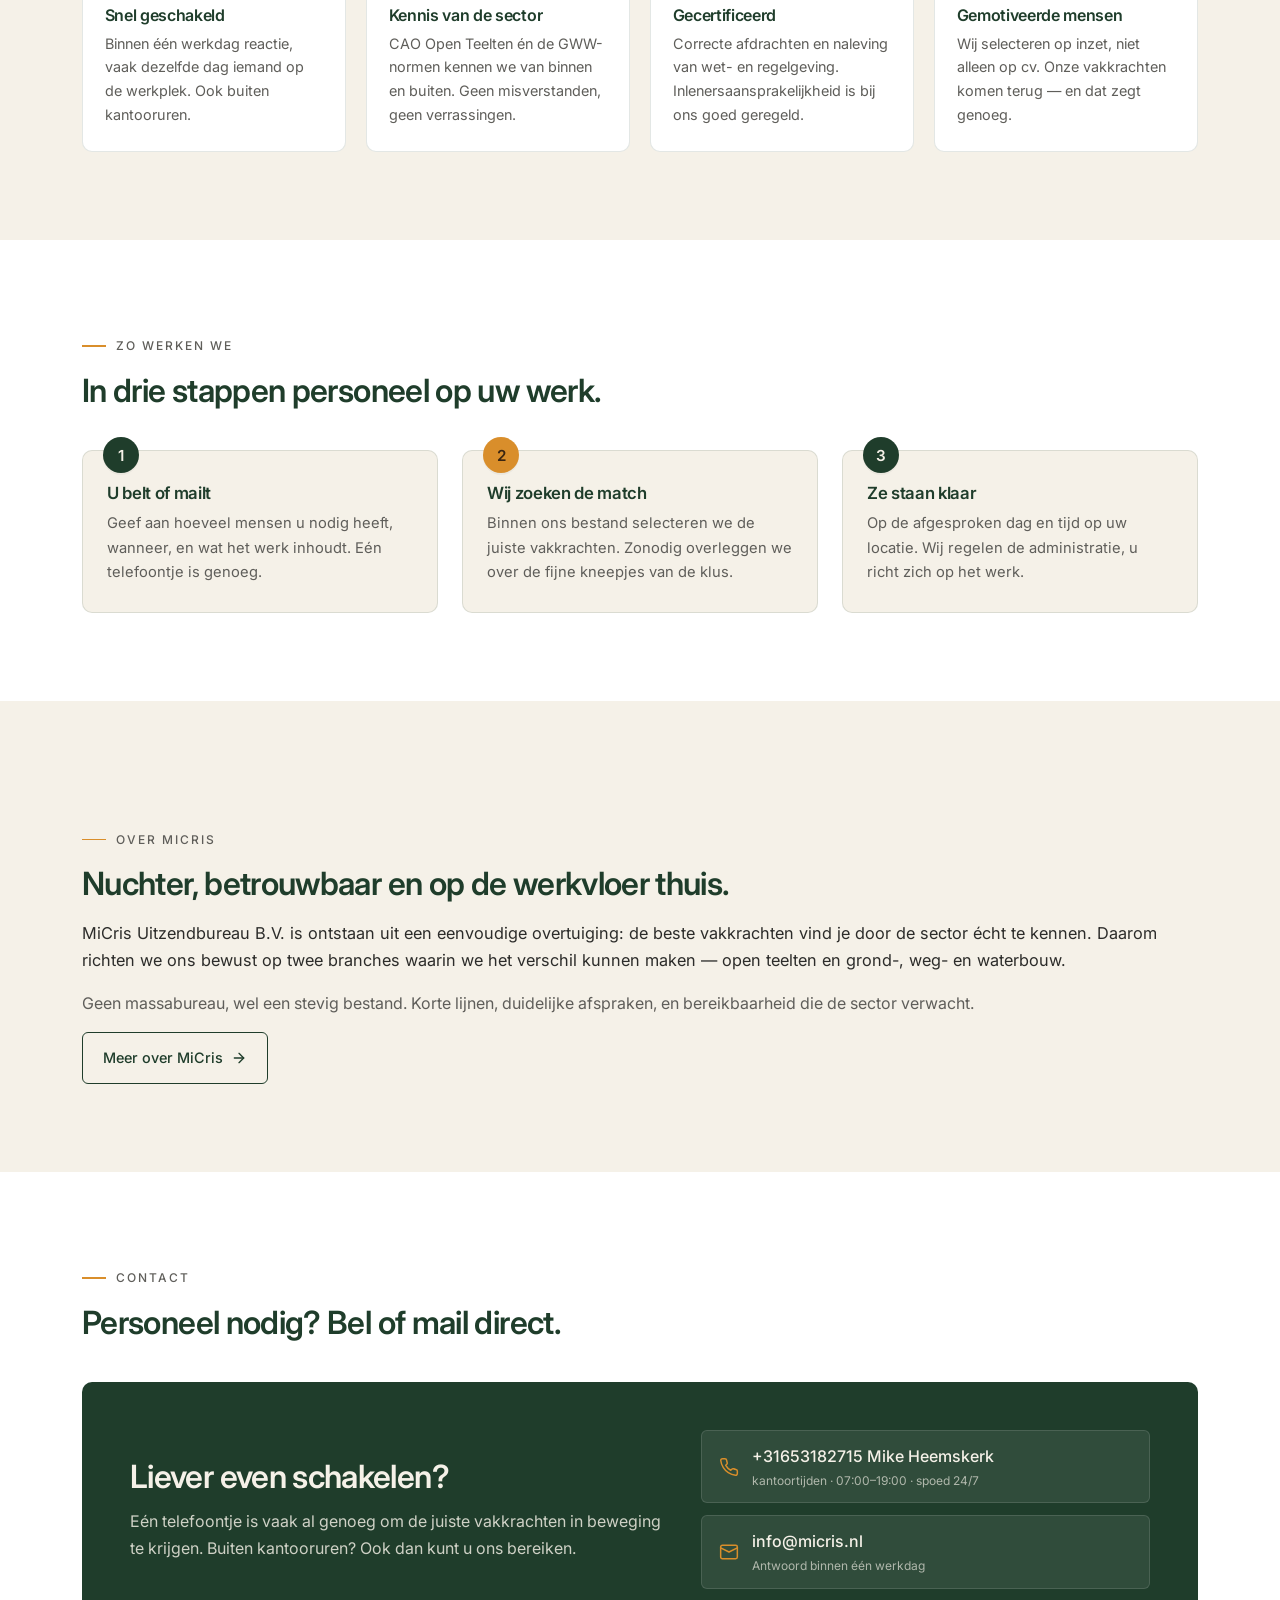
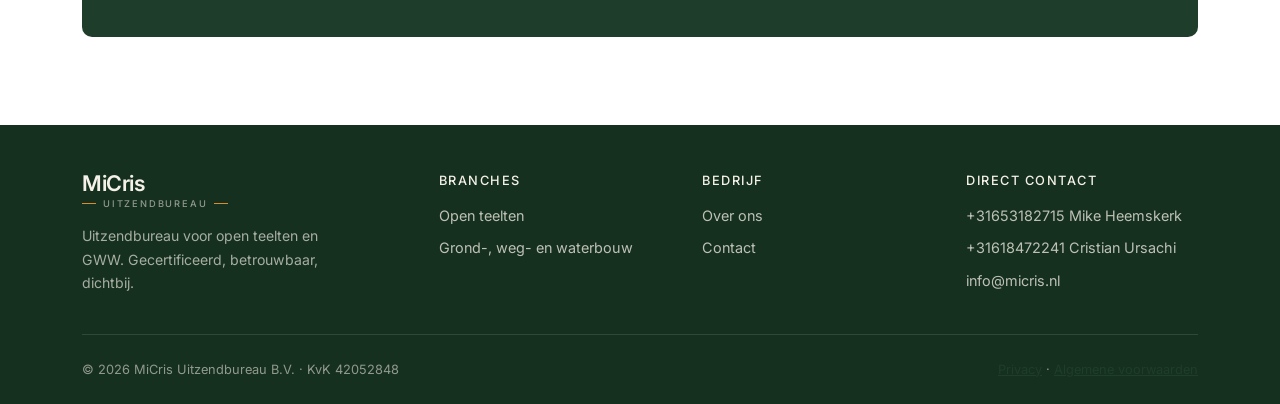
==== commit 289813b5: "Afbeeldingen weg" ====
--- a/micris-site/index.html
+++ b/micris-site/index.html
@@ -87,34 +87,6 @@
       <div class="branches-grid">
         <!-- Open teelten -->
         <a href="open-teelten.html" class="branche-card">
-          <div class="branche-card__visual" aria-hidden="true">
-            <svg viewBox="0 0 400 225" preserveAspectRatio="xMidYMid slice" xmlns="http://www.w3.org/2000/svg">
-              <rect x="0" y="0" width="400" height="140" fill="#2E5A3F"/>
-              <rect x="0" y="140" width="400" height="85" fill="#4A3A24"/>
-              <!-- rows of trees -->
-              <g>
-                <ellipse cx="50" cy="135" rx="40" ry="30" fill="#1F3D2B"/>
-                <ellipse cx="140" cy="130" rx="42" ry="32" fill="#1F3D2B"/>
-                <ellipse cx="235" cy="128" rx="44" ry="34" fill="#1F3D2B"/>
-                <ellipse cx="335" cy="130" rx="42" ry="32" fill="#1F3D2B"/>
-                <!-- fruit hints -->
-                <circle cx="40" cy="125" r="3" fill="#D98E2B"/>
-                <circle cx="60" cy="140" r="3" fill="#D98E2B"/>
-                <circle cx="135" cy="125" r="3" fill="#D98E2B"/>
-                <circle cx="230" cy="120" r="3" fill="#D98E2B"/>
-                <circle cx="245" cy="135" r="3" fill="#D98E2B"/>
-                <circle cx="330" cy="128" r="3" fill="#D98E2B"/>
-              </g>
-              <!-- trunks -->
-              <rect x="47" y="135" width="6" height="20" fill="#2A1C0E"/>
-              <rect x="137" y="132" width="6" height="22" fill="#2A1C0E"/>
-              <rect x="232" y="130" width="6" height="24" fill="#2A1C0E"/>
-              <rect x="332" y="132" width="6" height="22" fill="#2A1C0E"/>
-              <!-- sun -->
-              <circle cx="340" cy="40" r="25" fill="#D98E2B" opacity="0.3"/>
-              <circle cx="340" cy="40" r="14" fill="#E8A44B" opacity="0.8"/>
-            </svg>
-          </div>
           <div class="branche-card__body">
             <span class="branche-card__tag">Open teelten</span>
             <h3 class="branche-card__title">Fruittelers, boomkwekerijen &amp; akkerbouw</h3>
@@ -131,50 +103,6 @@
 
         <!-- GWW -->
         <a href="gww.html" class="branche-card">
-          <div class="branche-card__visual" aria-hidden="true">
-            <svg viewBox="0 0 400 225" preserveAspectRatio="xMidYMid slice" xmlns="http://www.w3.org/2000/svg">
-              <rect x="0" y="0" width="400" height="140" fill="#2E5A3F"/>
-              <rect x="0" y="140" width="400" height="85" fill="#4A3A24"/>
-              <!-- road -->
-              <polygon points="120,225 280,225 240,140 160,140" fill="#5A5652"/>
-              <rect x="196" y="160" width="8" height="18" fill="#F5F1E8"/>
-              <rect x="196" y="190" width="8" height="18" fill="#F5F1E8"/>
-              <!-- excavator -->
-              <g transform="translate(260,120)">
-                <rect x="0" y="30" width="45" height="18" rx="2" fill="#2C2C2A"/>
-                <rect x="5" y="15" width="30" height="18" rx="2" fill="#D98E2B"/>
-                <rect x="12" y="18" width="18" height="8" fill="#1F3D2B" opacity="0.5"/>
-                <!-- arm -->
-                <polygon points="35,20 55,5 60,10 42,26" fill="#D98E2B"/>
-                <polygon points="55,5 78,14 76,20 55,12" fill="#D98E2B"/>
-                <!-- bucket -->
-                <polygon points="74,12 86,20 82,28 70,22" fill="#2C2C2A"/>
-                <!-- tracks -->
-                <rect x="-2" y="47" width="50" height="7" rx="3" fill="#1A1A1A"/>
-                <circle cx="5" cy="50" r="3" fill="#444"/>
-                <circle cx="20" cy="50" r="3" fill="#444"/>
-                <circle cx="35" cy="50" r="3" fill="#444"/>
-                <circle cx="45" cy="50" r="3" fill="#444"/>
-              </g>
-              <!-- pylons -->
-              <g transform="translate(80, 155)">
-                <polygon points="0,0 6,0 9,25 -3,25" fill="#D98E2B"/>
-                <rect x="-4" y="24" width="14" height="3" fill="#2C2C2A"/>
-              </g>
-              <g transform="translate(120, 160)">
-                <polygon points="0,0 6,0 9,20 -3,20" fill="#D98E2B"/>
-                <rect x="-4" y="19" width="14" height="3" fill="#2C2C2A"/>
-              </g>
-              <!-- worker silhouette -->
-              <g transform="translate(170, 135)">
-                <rect x="-3" y="10" width="3" height="18" fill="#1A1A1A"/>
-                <rect x="1" y="10" width="3" height="18" fill="#1A1A1A"/>
-                <rect x="-5" y="-5" width="10" height="15" rx="2" fill="#D98E2B"/>
-                <circle cx="0" cy="-10" r="4" fill="#2E2722"/>
-                <rect x="-5" y="-14" width="10" height="2" fill="#1A1A1A"/>
-              </g>
-            </svg>
-          </div>
           <div class="branche-card__body">
             <span class="branche-card__tag">GWW</span>
             <h3 class="branche-card__title">Grond-, weg- en waterbouw</h3>
@@ -267,25 +195,6 @@
   <section class="section">
     <div class="container">
       <div class="about-teaser">
-        <div class="about-teaser__visual" aria-hidden="true">
-          <svg viewBox="0 0 400 300" preserveAspectRatio="xMidYMid slice" xmlns="http://www.w3.org/2000/svg">
-            <rect x="0" y="0" width="400" height="300" fill="#1F3D2B"/>
-            <!-- suggestion of handshake / team -->
-            <g opacity="0.9">
-              <!-- left figure -->
-              <circle cx="130" cy="120" r="28" fill="#2E5A3F"/>
-              <rect x="100" y="148" width="60" height="90" rx="8" fill="#2E5A3F"/>
-              <!-- right figure -->
-              <circle cx="270" cy="120" r="28" fill="#224A2F"/>
-              <rect x="240" y="148" width="60" height="90" rx="8" fill="#224A2F"/>
-              <!-- handshake in middle -->
-              <rect x="155" y="180" width="90" height="16" rx="4" fill="#D98E2B"/>
-              <circle cx="200" cy="188" r="10" fill="#C97A1A"/>
-            </g>
-            <!-- floor -->
-            <rect x="0" y="238" width="400" height="62" fill="#17301F"/>
-          </svg>
-        </div>
         <div>
           <span class="eyebrow">Over MiCris</span>
           <h2>Nuchter, betrouwbaar en op de werkvloer thuis.</h2>
--- a/micris-site/css/style.css
+++ b/micris-site/css/style.css
@@ -550,7 +550,7 @@
 }
 .page-hero__grid {
   display: grid;
-  grid-template-columns: 1.15fr 1fr;
+  grid-template-columns: 1fr;
   gap: clamp(2rem, 4vw, 3rem);
   align-items: center;
 }
@@ -629,7 +629,7 @@
 /* Functie-lijst (twee kolommen) */
 .function-grid {
   display: grid;
-  grid-template-columns: 1fr;
+  grid-template-columns: 1fr 1fr;
   gap: 0.6rem 2rem;
   margin-top: 2rem;
   border-top: 1px solid var(--c-border);
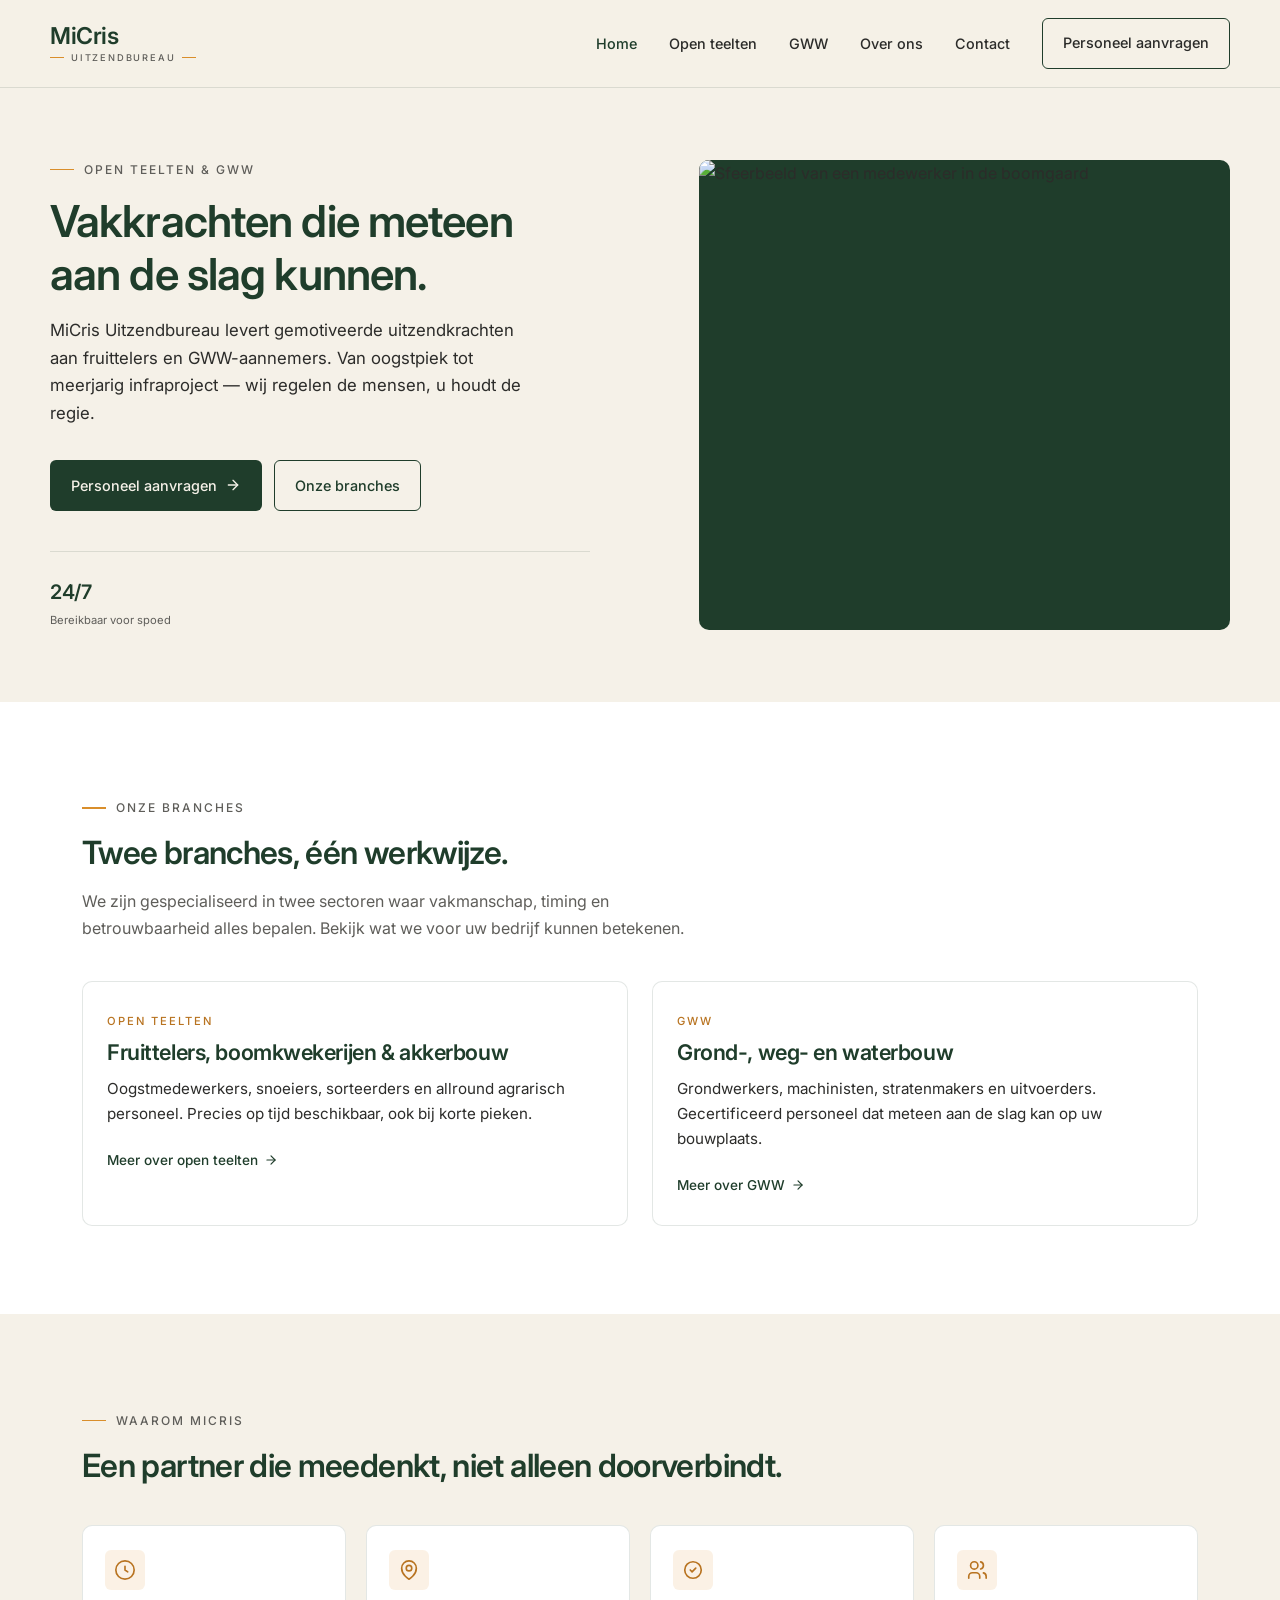
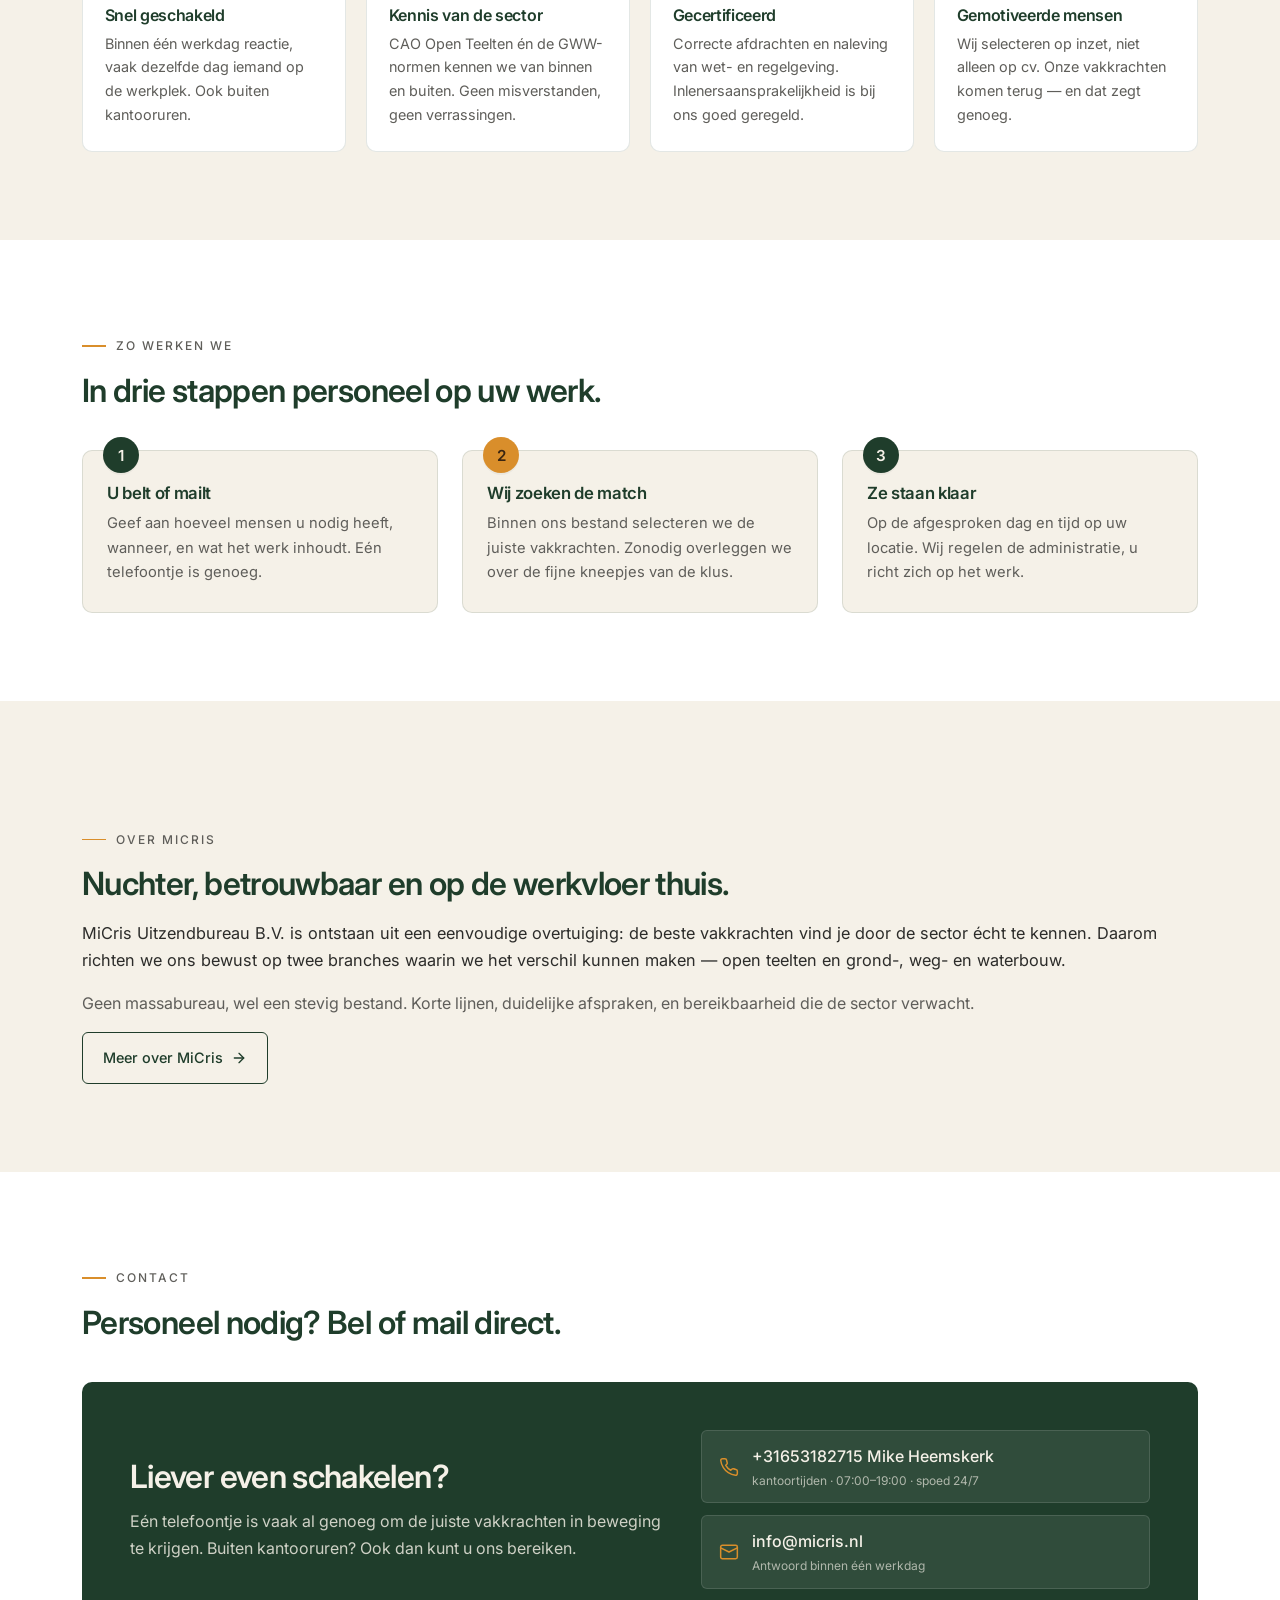
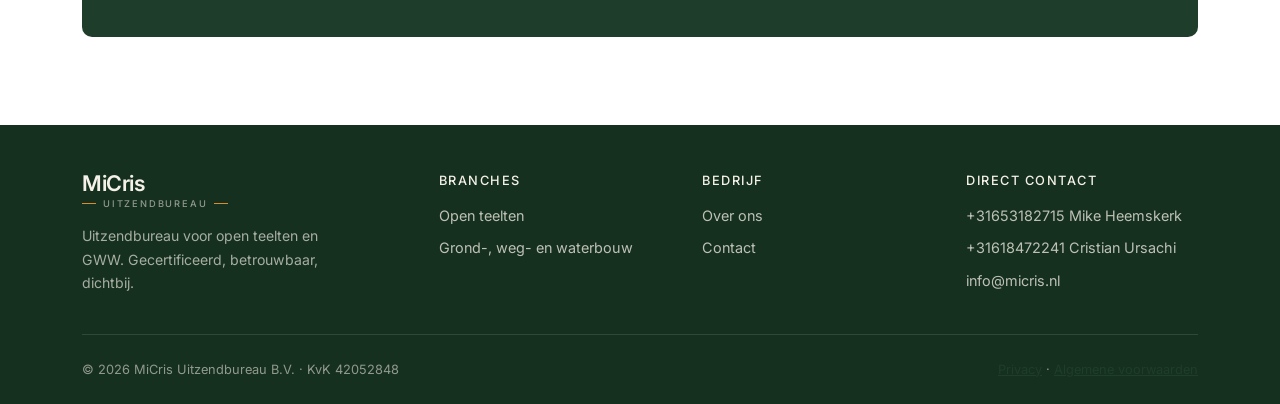
==== commit 285755ff: "hero tekst afbeelding" ====
--- a/micris-site/index.html
+++ b/micris-site/index.html
@@ -67,7 +67,6 @@
 
       <div class="hero__visual">
         <img src="assets/images/hero-sfeerbeeld.png" alt="Sfeerbeeld van een medewerker in de boomgaard" loading="eager" />
-        <div class="hero__visual-caption">Sfeerbeeld uit de praktijk</div>
       </div>
     </div>
   </section>
--- a/micris-site/css/style.css
+++ b/micris-site/css/style.css
@@ -554,6 +554,9 @@
   gap: clamp(2rem, 4vw, 3rem);
   align-items: center;
 }
+.page-hero__grid:has(> .page-hero__visual) {
+  grid-template-columns: 1.15fr 1fr;
+}
 .page-hero__text { max-width: 540px; }
 .page-hero__title { margin-bottom: 0.75rem; }
 .page-hero__lead {
@@ -575,6 +578,13 @@
   width: 100%;
   height: 100%;
 }
+.page-hero__visual img {
+  position: absolute;
+  inset: 0;
+  width: 100%;
+  height: 100%;
+  object-fit: cover;
+}
 
 /* Breadcrumb */
 .breadcrumb {
@@ -691,6 +701,15 @@
   grid-template-columns: 1fr;
   gap: clamp(1.5rem, 3vw, 2.5rem);
   align-items: start;
+}
+.contact-phone-row {
+  display: grid;
+  grid-template-columns: 1fr 1fr;
+  gap: 0.9rem;
+  margin-bottom: 0.9rem;
+}
+.contact-phone-row .contact-card {
+  margin-bottom: 0;
 }
 .contact-card {
   display: grid;
@@ -746,6 +765,7 @@
 
 @media (max-width: 960px) {
   .contact-grid { grid-template-columns: 1fr; }
+  .contact-phone-row { grid-template-columns: 1fr; }
 }
 
 /* Feature-blok (seizoenspieken) — tekst + visual */
@@ -827,6 +847,7 @@
   .footer-grid { grid-template-columns: 1fr; }
   /* Branche-pagina's */
   .page-hero__grid { grid-template-columns: 1fr; }
+  .page-hero__grid:has(> .page-hero__visual) { grid-template-columns: 1fr; }
   .page-hero__visual { order: -1; }
   .function-grid { grid-template-columns: 1fr; }
   .feature-split { grid-template-columns: 1fr; }
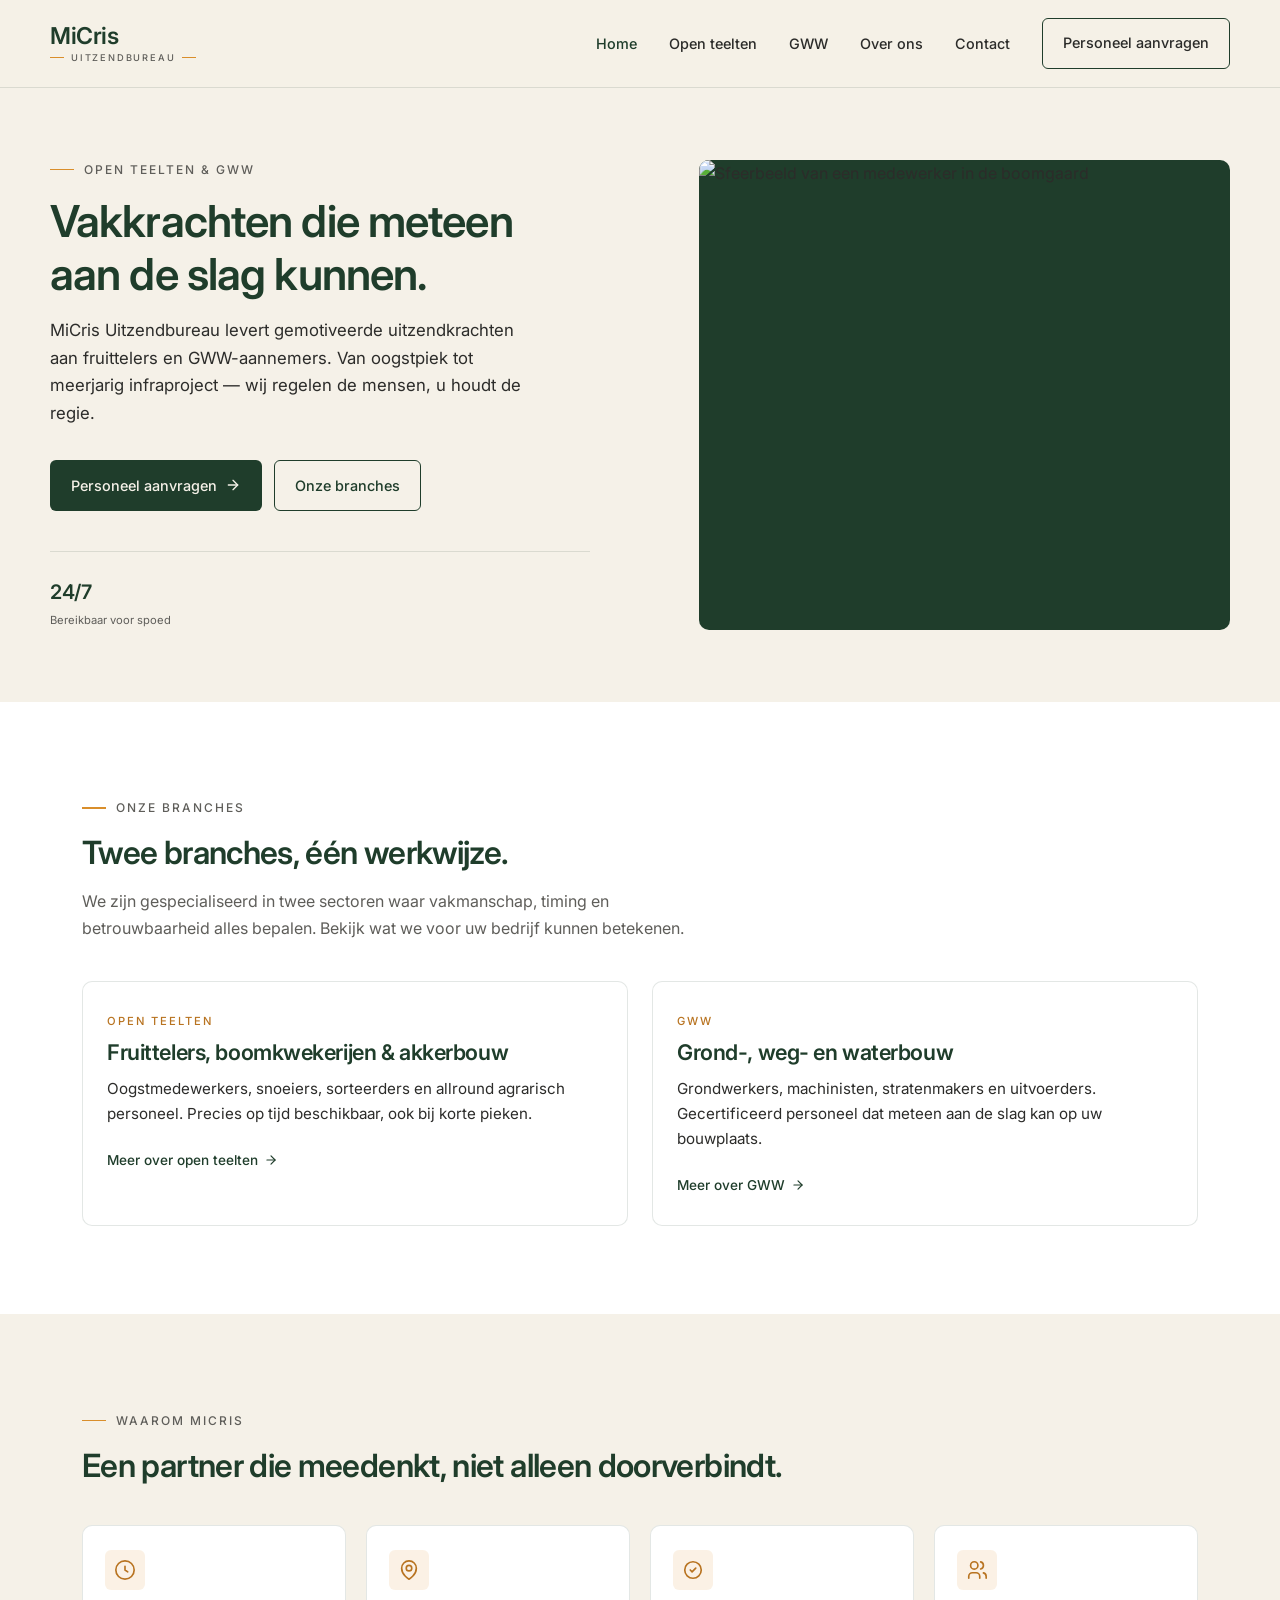
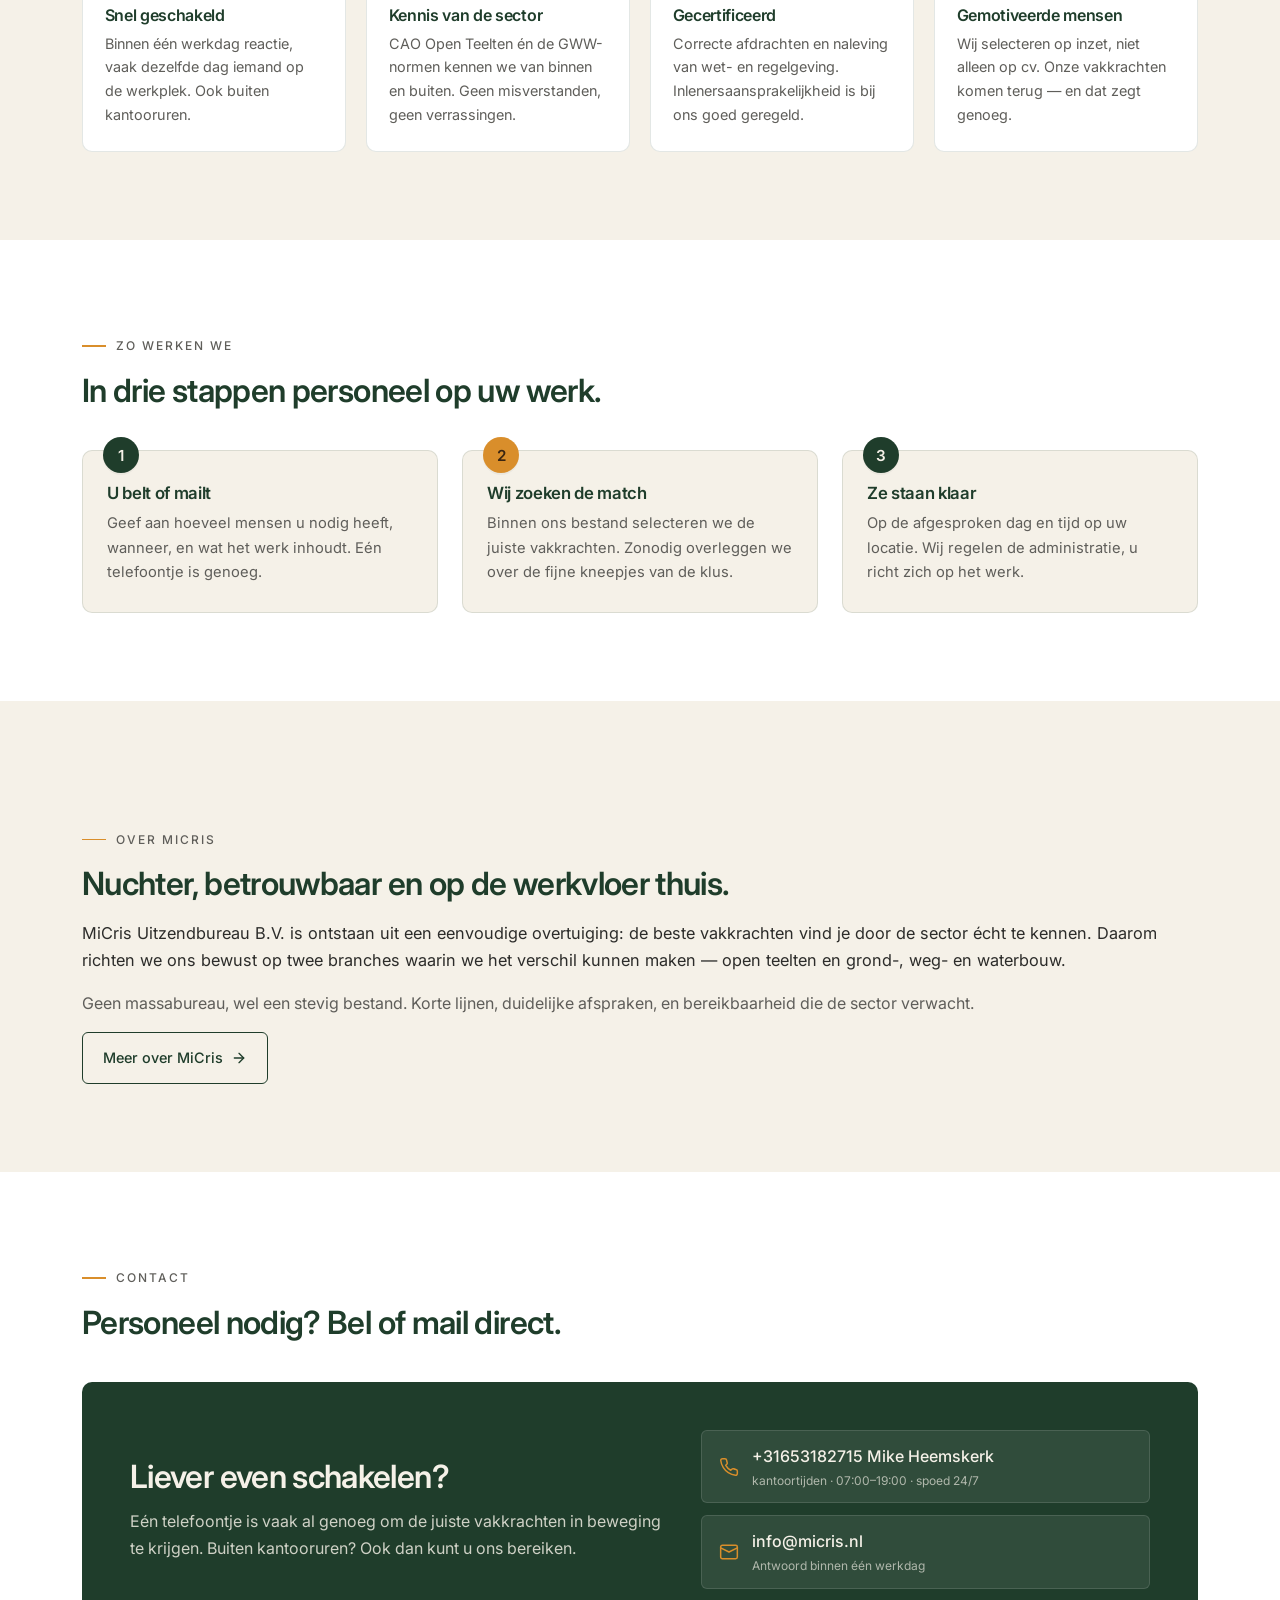
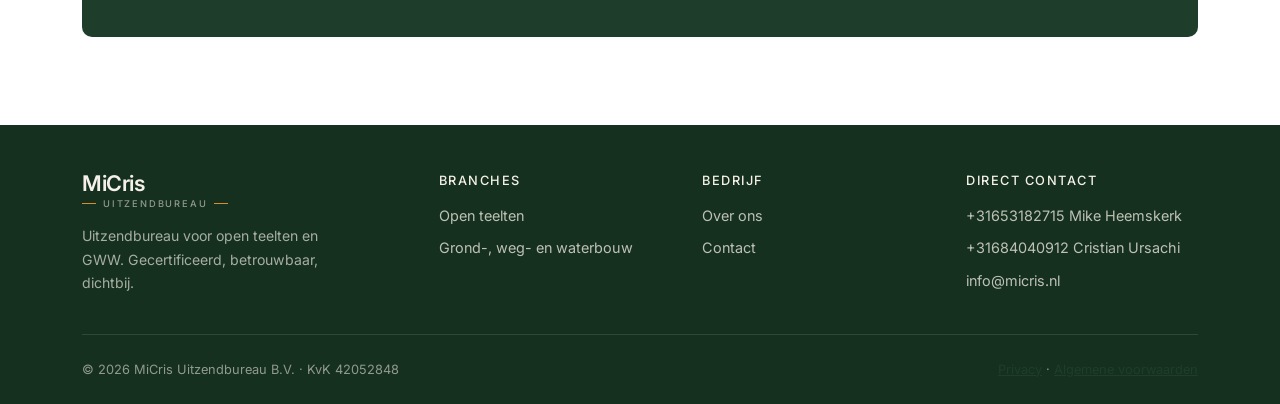
==== commit 091709b7: "Wijzig telefoonnummer Cristian naar +31684040912 Co-Authored-By: Claude Opus 5.5 <noreply@anthropic." ====
--- a/micris-site/index.html
+++ b/micris-site/index.html
@@ -286,7 +286,7 @@
           <h4>Direct contact</h4>
           <ul>
             <li><a href="tel:+31653182715">+31653182715 Mike Heemskerk</a></li>
-            <li><a href="tel:+31618472241">+31618472241 Cristian Ursachi</a></li>
+            <li><a href="tel:+31684040912">+31684040912 Cristian Ursachi</a></li>
             <li><a href="mailto:info@micris.nl">info@micris.nl</a></li>
           </ul>
         </div>
